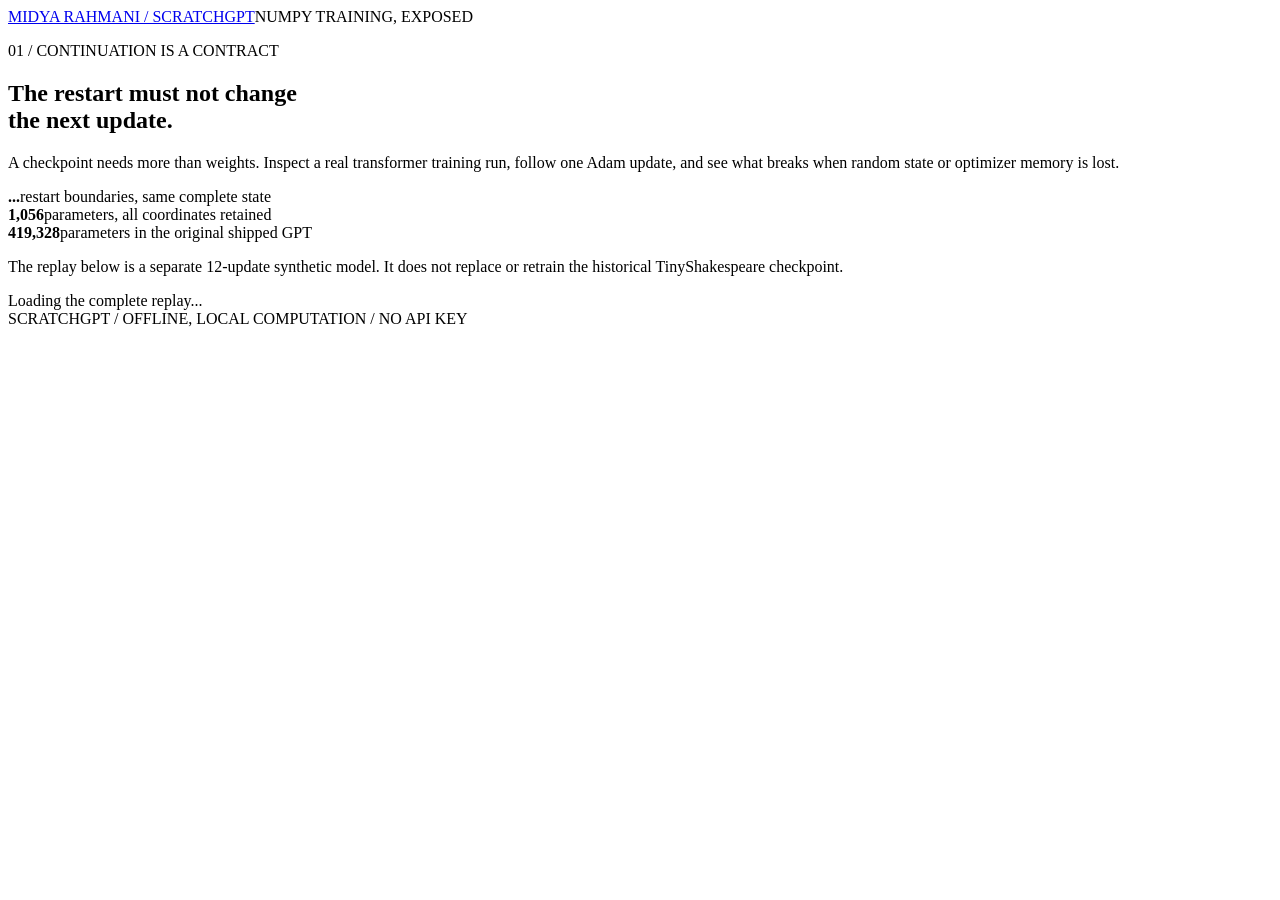
==== docs/index.html @ 046b84a4 "Add initial HTML structure for index page" ====
<!doctype html><html lang="en"><head><meta charset="utf-8"><meta name="viewport" content="width=device-width,initial-scale=1"><title>scratchgpt | The next update</title><link rel="stylesheet" href="style.css"><script defer src="engine.js"></script><script defer src="app.js"></script></head><body>
<header><a href="https://github.com/midya8/scratchgpt">MIDYA RAHMANI / SCRATCHGPT</a><span>NUMPY TRAINING, EXPOSED</span></header>
<main><section class="hero"><p class="eyebrow">01 / CONTINUATION IS A CONTRACT</p><h1>The restart must not change<br>the next update.</h1><p class="lead">A checkpoint needs more than weights. Inspect a real transformer training run, follow one Adam update, and see what breaks when random state or optimizer memory is lost.</p><div class="metrics"><div><strong id="exact">...</strong><span>restart boundaries, same complete state</span></div><div><strong>1,056</strong><span>parameters, all coordinates retained</span></div><div><strong>419,328</strong><span>parameters in the original shipped GPT</span></div></div><p class="note">The replay below is a separate 12-update synthetic model. It does not replace or retrain the historical TinyShakespeare checkpoint.</p></section>
<div id="loading" role="status">Loading the complete replay...</div><div id="workbench" hidden>
<section><p class="eyebrow">02 / STATE, NOT A SLOGAN</p><h2>Thirteen places to stop. One destination.</h2><p>Each run ends at update 12. The exact-resume arm saves and restores every parameter, both Adam buffers, the update clock, train/evaluation PCG64 states, data identity, options and runtime fingerprint. The same-environment Python audit compares the complete final state bit for bit.</p><div class="legend"><span>Exact: complete saved state</span><span>Legacy: train + evaluation RNG reset</span><span>Missing moments: only Adam m/v reset</span></div><label>Inspect a stop boundary<select id="boundary"></select></label><div id="boundary-summary" class="status"></div><div class="table-wrap"><table id="boundaries"><caption>All 13 boundaries. Deltas are maximum absolute final weight differences.</caption><thead><tr><th>Stop after update</th><th>Exact full state</th><th>Legacy RNG reset</th><th>Missing m/v</th><th>Eval-only history</th></tr></thead><tbody></tbody></table></div><p class="note">Stops at 0 and 12 are controls: no prior random stream is lost at 0; no future update remains at 12. Resetting evaluation RNG alone changes future scheduled validation samples, not training weights. These are small-run counterexamples, not a performance benchmark.</p><details><summary>What is actually checked?</summary><p id="check-summary"></p><p>JSON canonical metadata plus raw float32 parameter/moment bytes form the full-state digest. Cross-version regeneration uses numerical tolerances and ignores runtime-specific digests. Atomic replacement prevents a failed save from truncating the previous checkpoint, but is not a promise against every filesystem or power-loss failure.</p><p id="digest" class="mono"></p></details></section>
<section><p class="eyebrow">03 / ONE UPDATE, ALL COORDINATES</p><h2>Momentum is part of the model's history.</h2><div class="controls"><label>Update<select id="step"></select></label><label>Parameter<select id="parameter"></select></label><label>Coordinate<input id="coordinate" type="number" min="0" value="0" step="1"></label></div><div class="status" id="step-summary"></div><div class="columns"><div><h3>The recorded coordinate</h3><dl id="coordinate-values"></dl></div><div><h3>Change a scalar. Recompute the equation.</h3><p class="note">A one-coordinate hypothetical with the recorded gradient. No backward pass or retraining happens in this browser.</p><div class="controls scalar"><label>Gradient<input id="g" type="number" step="any"></label><label>Learning rate<input id="lr" type="number" step="any"></label><label>Beta 1<input id="b1" type="number" step="any" value="0.9"></label><label>Beta 2<input id="b2" type="number" step="any" value="0.999"></label><label>Epsilon<input id="eps" type="number" step="any" value="0.00000001"></label></div><div id="scalar-result" aria-live="polite"></div><p class="formula">m' = beta1 m + (1 - beta1) g<br>v' = beta2 v + (1 - beta2) g²<br>p' = p - lr [m'/(1 - beta1ᵗ)] / [sqrt(v'/(1 - beta2ᵗ)) + eps]</p></div></div><details><summary>Every coordinate of the selected parameter</summary><div class="pager"><button id="previous">Previous 32</button><span id="page-label"></span><button id="next">Next 32</button></div><div class="table-wrap"><table id="coordinates"><thead><tr><th>Index</th><th>p before</th><th>clipped g</th><th>m before</th><th>v before</th><th>p after</th><th>m after</th><th>v after</th></tr></thead><tbody></tbody></table></div></details><button id="download-update">Download complete update JSON</button></section>
<section><p class="eyebrow">04 / REAL WEIGHTS, LIVE FORWARD PASS</p><h2>Run the small GPT, without a model service.</h2><p>Scalar JavaScript rebuilds pre-layer normalization, both causal attention heads, residuals, GELU MLP and the language-model head from the selected update's full weights. This is independent inference, not stored logits. Float64 results are checked against native float32 within tolerance.</p><form id="inference-form"><div class="controls"><label>Your context (1-6 characters)<textarea id="prompt" maxlength="20" autocomplete="off" spellcheck="false" rows="2">red fo</textarea></label><label>Weights<select id="stage"><option value="after">After selected update</option><option value="before">Before selected update</option></select></label></div><p class="note">Synthetic vocabulary: <span id="vocabulary" class="mono"></span>. Newline can be selected from a recorded batch below.</p><div class="controls"><label>Recorded batch sequence<select id="batch"><option value="0">Sequence 1</option><option value="1">Sequence 2</option><option value="2">Sequence 3</option></select></label><button id="use-batch" type="button">Use recorded context</button><button type="submit">Recompute</button></div></form><p id="infer-error" class="error" role="alert"></p><div id="inference-output"><div id="inference-summary" class="status"></div><div class="table-wrap"><table id="logits"><caption>All vocabulary logits and probabilities at the last context position</caption><thead><tr><th>Character</th><th>Logit</th><th>Probability</th></tr></thead><tbody></tbody></table></div><details><summary>All positions, all logits</summary><div class="table-wrap"><table id="all-logits"><thead></thead><tbody></tbody></table></div></details><button id="download-inference">Download inference JSON</button></div></section>
<section class="bounds"><p class="eyebrow">05 / WHAT THIS DOES NOT ESTABLISH</p><h2>Exact continuation has a boundary.</h2><p>Same environment means the same NumPy build, Python version, machine/platform and recorded thread settings. Floating-point execution and random streams are not promised identical across machines, BLAS builds or versions. The loader refuses a mismatched fingerprint rather than silently calling it exact. A matching fingerprint is necessary, not proof that every runtime detail is identical.</p><p>A file's hash binds data identity; it does not make the text trustworthy or licensed. The checkpoint loader disables pickle, bounds archive size, validates all fields and shapes, and refuses legacy weight-only files for continuation. It does not authenticate an arbitrary checkpoint. The original committed Shakespeare inference checkpoint remains sampleable.</p><p>Training and gradient code are Python/NumPy. The browser only replays the Adam equation from recorded actual gradients and runs scalar forward inference. Edited scalar settings are local counterfactual arithmetic, not a newly trained trajectory. No GPU, training-speed, generalization or new-algorithm claim is made.</p><p><a href="https://github.com/midya8/scratchgpt/blob/master/CONTINUATION.md">Full contract, commands and limitations</a> · <a href="https://github.com/midya8/scratchgpt">Source and tests</a></p><details><summary>Prior work and source notes</summary><ul><li><a href="https://arxiv.org/abs/1412.6980">Kingma and Ba: Adam</a></li><li><a href="https://numpy.org/doc/stable/reference/random/compatibility.html">NumPy random compatibility policy</a></li><li><a href="https://numpy.org/doc/stable/reference/random/bit_generators/generated/numpy.random.PCG64.state.html">NumPy PCG64 state</a></li><li><a href="https://numpy.org/doc/stable/reference/generated/numpy.load.html">NumPy loading and pickle boundary</a></li><li><a href="https://pytorch.org/tutorials/beginner/saving_loading_models.html">Checkpoint components, PyTorch tutorial</a> (concept only; PyTorch is not used)</li><li><a href="https://docs.python.org/3/library/os.html">Python os.replace</a></li><li><a href="https://arxiv.org/abs/1706.03762">Transformer architecture</a></li></ul><p>Original implementation and this educational continuation/replay by Midya Rahmani. Adam, transformers and RNG checkpointing are prior work.</p></details></section>
</div></main><footer>SCRATCHGPT / OFFLINE, LOCAL COMPUTATION / NO API KEY</footer></body></html>
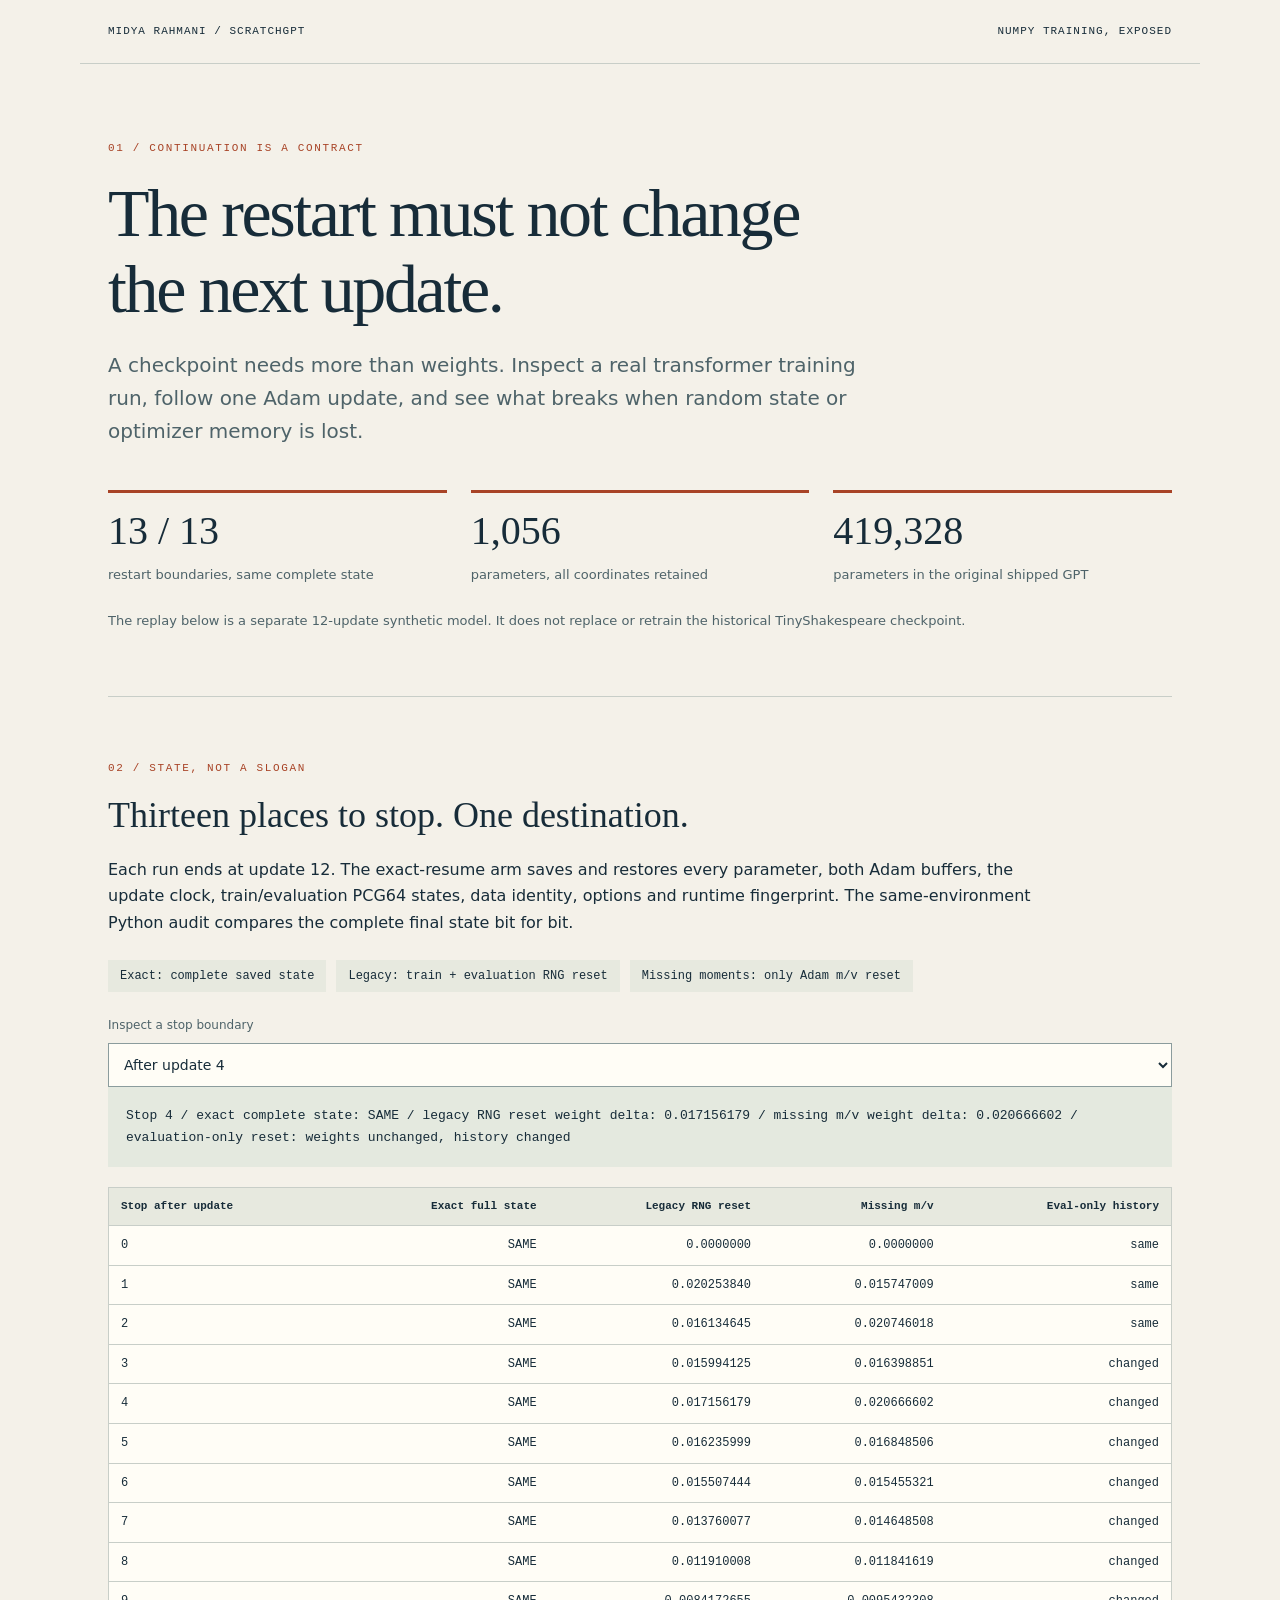
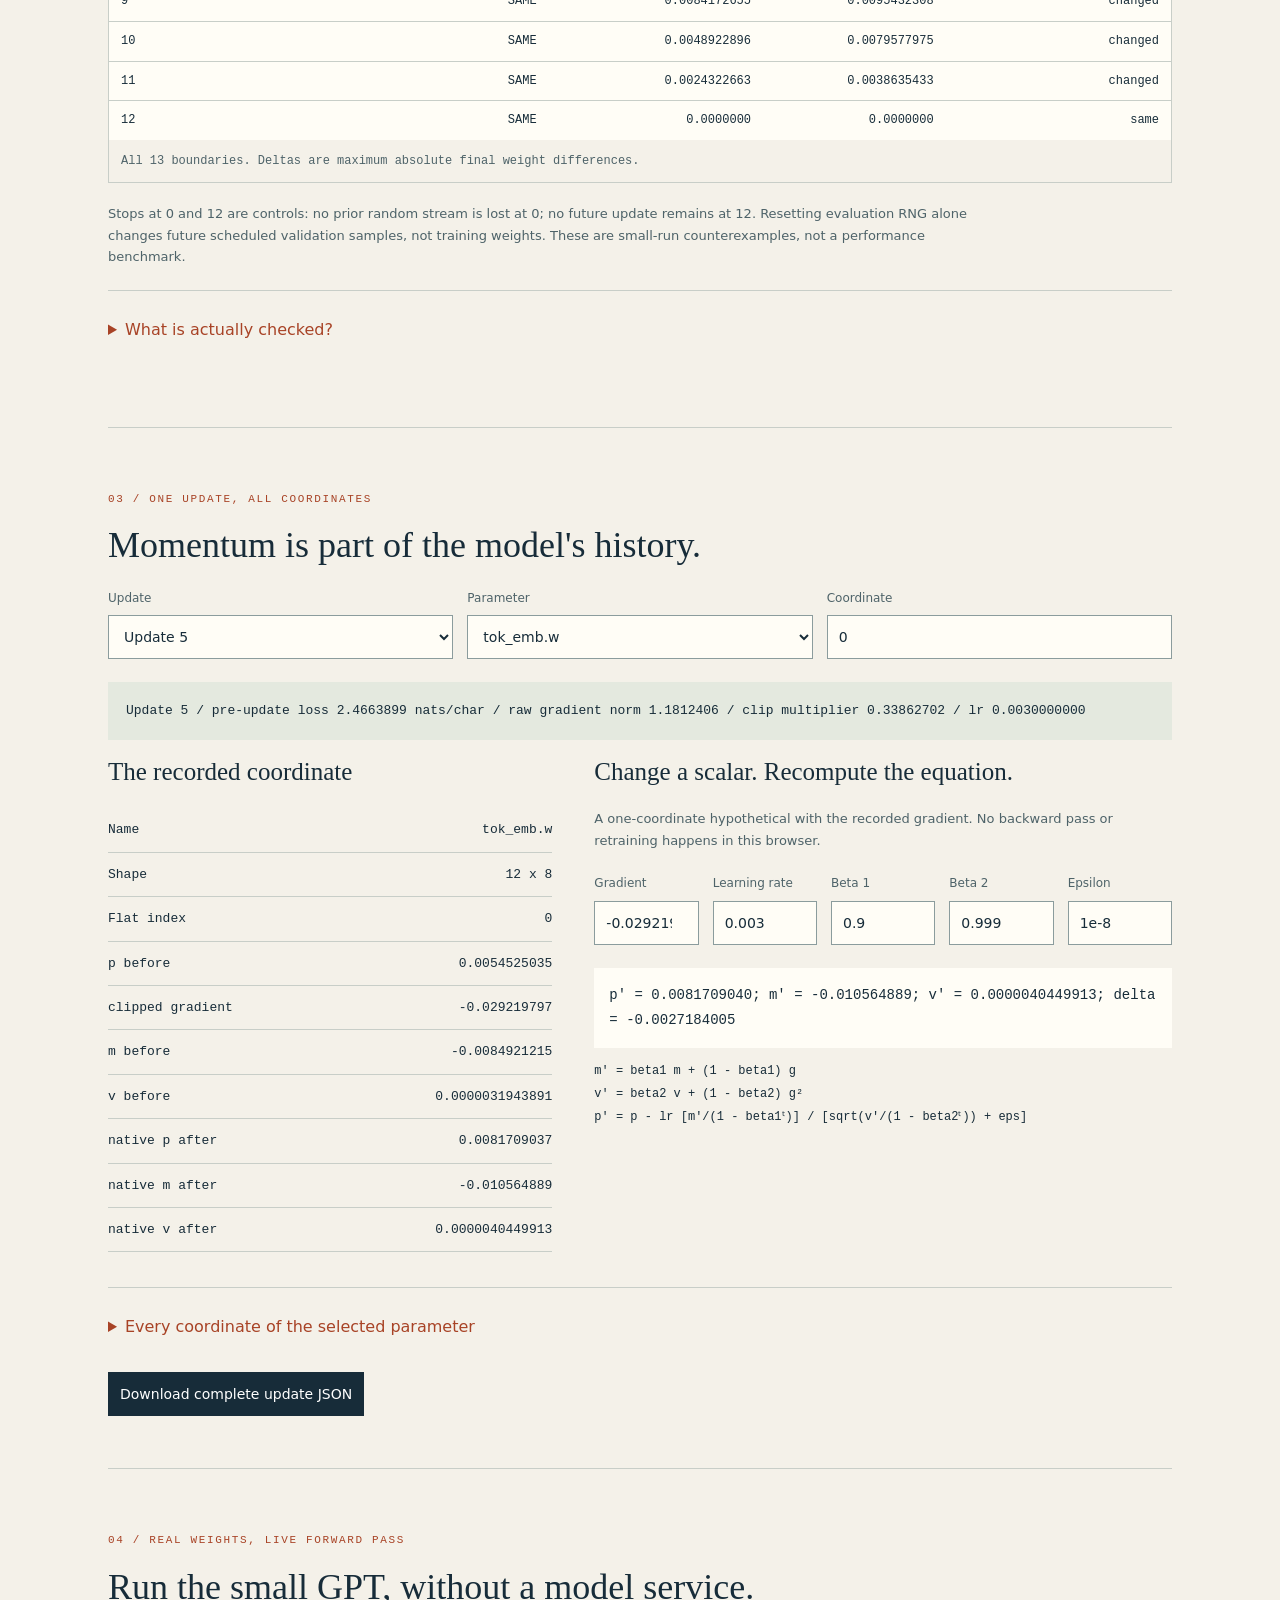
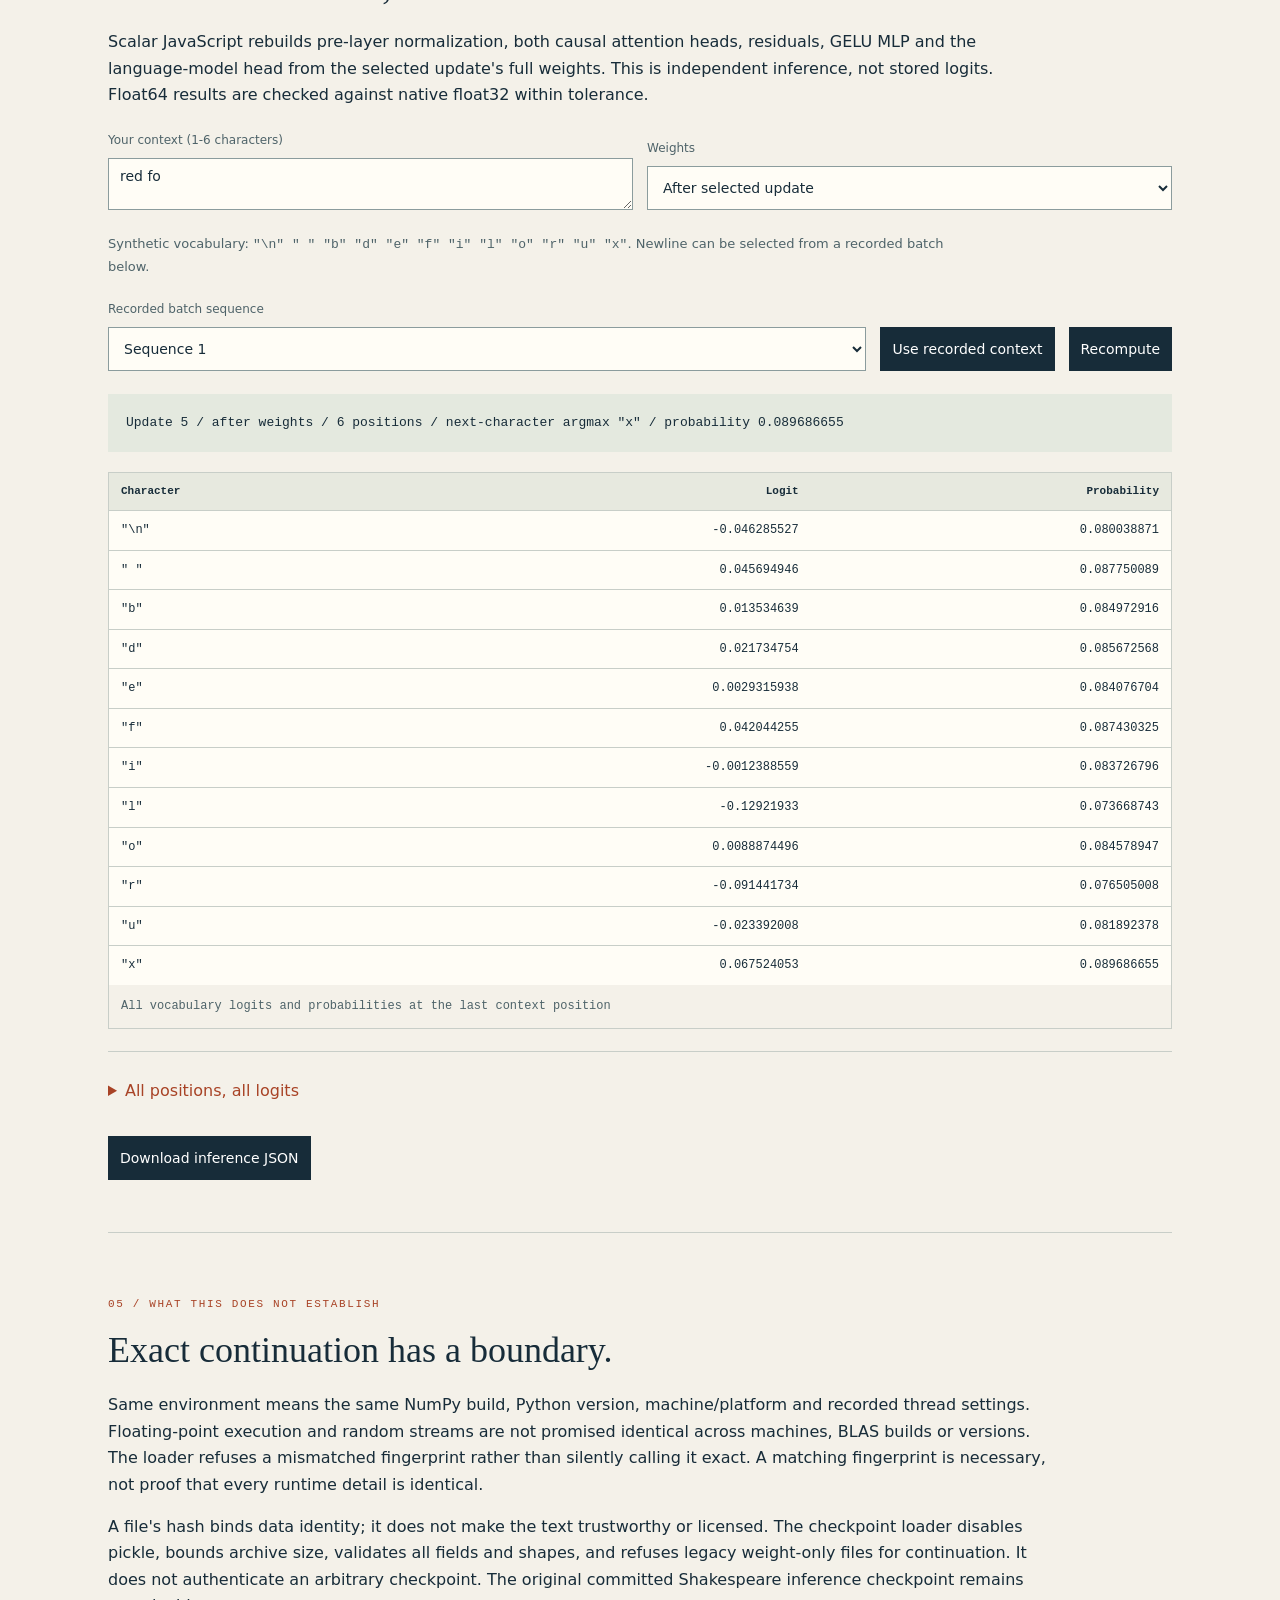
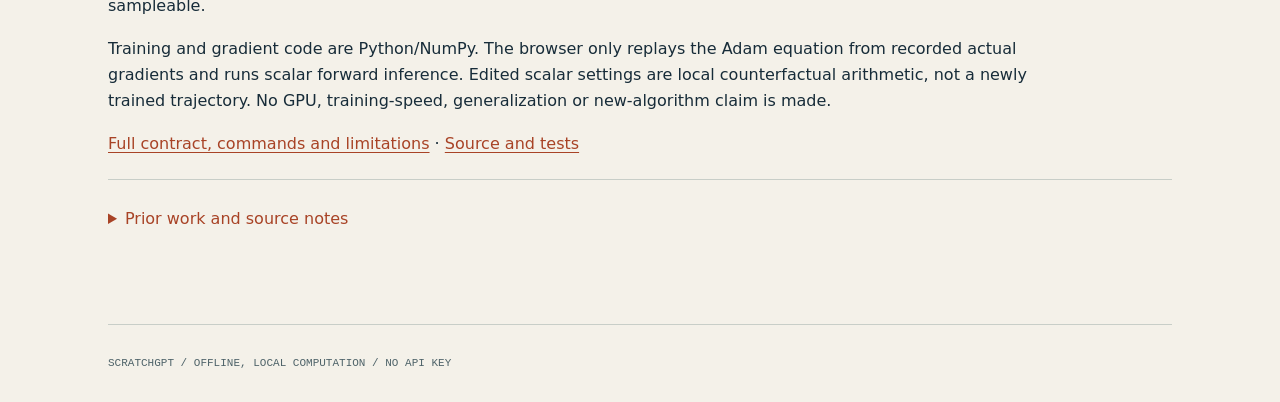
==== commit 83ce3940: "Fix HTML structure by removing duplicate main section" ====
--- a/docs/index.html
+++ b/docs/index.html
@@ -1,6 +1,6 @@
 <!doctype html><html lang="en"><head><meta charset="utf-8"><meta name="viewport" content="width=device-width,initial-scale=1"><title>scratchgpt | The next update</title><link rel="stylesheet" href="style.css"><script defer src="engine.js"></script><script defer src="app.js"></script></head><body>
 <header><a href="https://github.com/midya8/scratchgpt">MIDYA RAHMANI / SCRATCHGPT</a><span>NUMPY TRAINING, EXPOSED</span></header>
-<main><section class="hero"><p class="eyebrow">01 / CONTINUATION IS A CONTRACT</p><h1>The restart must not change<br>the next update.</h1><p class="lead">A checkpoint needs more than weights. Inspect a real transformer training run, follow one Adam update, and see what breaks when random state or optimizer memory is lost.</p><div class="metrics"><div><strong id="exact">...</strong><span>restart boundaries, same complete state</span></div><div><strong>1,056</strong><span>parameters, all coordinates retained</span></div><div><strong>419,328</strong><span>parameters in the original shipped GPT</span></div></div><p class="note">The replay below is a separate 12-update synthetic model. It does not replace or retrain the historical TinyShakespeare checkpoint.</p></section>
+<main><section class="hero"><p class="eyebrow">01 / CONTINUATION IS A CONTRACT</p><h1>The restart must not change <br>the next update.</h1><p class="lead">A checkpoint needs more than weights. Inspect a real transformer training run, follow one Adam update, and see what breaks when random state or optimizer memory is lost.</p><div class="metrics"><div><strong id="exact">...</strong><span>restart boundaries, same complete state</span></div><div><strong>1,056</strong><span>parameters, all coordinates retained</span></div><div><strong>419,328</strong><span>parameters in the original shipped GPT</span></div></div><p class="note">The replay below is a separate 12-update synthetic model. It does not replace or retrain the historical TinyShakespeare checkpoint.</p></section>
 <div id="loading" role="status">Loading the complete replay...</div><div id="workbench" hidden>
 <section><p class="eyebrow">02 / STATE, NOT A SLOGAN</p><h2>Thirteen places to stop. One destination.</h2><p>Each run ends at update 12. The exact-resume arm saves and restores every parameter, both Adam buffers, the update clock, train/evaluation PCG64 states, data identity, options and runtime fingerprint. The same-environment Python audit compares the complete final state bit for bit.</p><div class="legend"><span>Exact: complete saved state</span><span>Legacy: train + evaluation RNG reset</span><span>Missing moments: only Adam m/v reset</span></div><label>Inspect a stop boundary<select id="boundary"></select></label><div id="boundary-summary" class="status"></div><div class="table-wrap"><table id="boundaries"><caption>All 13 boundaries. Deltas are maximum absolute final weight differences.</caption><thead><tr><th>Stop after update</th><th>Exact full state</th><th>Legacy RNG reset</th><th>Missing m/v</th><th>Eval-only history</th></tr></thead><tbody></tbody></table></div><p class="note">Stops at 0 and 12 are controls: no prior random stream is lost at 0; no future update remains at 12. Resetting evaluation RNG alone changes future scheduled validation samples, not training weights. These are small-run counterexamples, not a performance benchmark.</p><details><summary>What is actually checked?</summary><p id="check-summary"></p><p>JSON canonical metadata plus raw float32 parameter/moment bytes form the full-state digest. Cross-version regeneration uses numerical tolerances and ignores runtime-specific digests. Atomic replacement prevents a failed save from truncating the previous checkpoint, but is not a promise against every filesystem or power-loss failure.</p><p id="digest" class="mono"></p></details></section>
 <section><p class="eyebrow">03 / ONE UPDATE, ALL COORDINATES</p><h2>Momentum is part of the model's history.</h2><div class="controls"><label>Update<select id="step"></select></label><label>Parameter<select id="parameter"></select></label><label>Coordinate<input id="coordinate" type="number" min="0" value="0" step="1"></label></div><div class="status" id="step-summary"></div><div class="columns"><div><h3>The recorded coordinate</h3><dl id="coordinate-values"></dl></div><div><h3>Change a scalar. Recompute the equation.</h3><p class="note">A one-coordinate hypothetical with the recorded gradient. No backward pass or retraining happens in this browser.</p><div class="controls scalar"><label>Gradient<input id="g" type="number" step="any"></label><label>Learning rate<input id="lr" type="number" step="any"></label><label>Beta 1<input id="b1" type="number" step="any" value="0.9"></label><label>Beta 2<input id="b2" type="number" step="any" value="0.999"></label><label>Epsilon<input id="eps" type="number" step="any" value="0.00000001"></label></div><div id="scalar-result" aria-live="polite"></div><p class="formula">m' = beta1 m + (1 - beta1) g<br>v' = beta2 v + (1 - beta2) g²<br>p' = p - lr [m'/(1 - beta1ᵗ)] / [sqrt(v'/(1 - beta2ᵗ)) + eps]</p></div></div><details><summary>Every coordinate of the selected parameter</summary><div class="pager"><button id="previous">Previous 32</button><span id="page-label"></span><button id="next">Next 32</button></div><div class="table-wrap"><table id="coordinates"><thead><tr><th>Index</th><th>p before</th><th>clipped g</th><th>m before</th><th>v before</th><th>p after</th><th>m after</th><th>v after</th></tr></thead><tbody></tbody></table></div></details><button id="download-update">Download complete update JSON</button></section>
--- a/docs/style.css
+++ b/docs/style.css
@@ -0,0 +1 @@
+:root{--paper:#f4f1e9;--ink:#172c39;--rust:#a84326;--line:#c8cec8;--muted:#4e6369;--white:#fffdf6}*{box-sizing:border-box}body{margin:0;background:var(--paper);color:var(--ink);font:16px/1.65 system-ui,sans-serif}header,main,footer{max-width:1120px;margin:auto}header{padding:24px 28px;display:flex;justify-content:space-between;gap:12px;border-bottom:1px solid var(--line);font:11px/1.4 monospace;letter-spacing:.09em}a{color:var(--rust);text-underline-offset:3px}header a{text-decoration:none;color:var(--ink)}main{padding:0 28px}section{padding:52px 0;border-bottom:1px solid var(--line)}.hero{padding-top:65px}.eyebrow{font:11px/1.5 monospace;letter-spacing:.15em;color:var(--rust)}h1,h2,h3{font-family:Georgia,serif;font-weight:400;line-height:1.12;margin:18px 0 22px}h1{font-size:clamp(39px,5.8vw,68px);max-width:970px;letter-spacing:-.035em}h2{font-size:36px;max-width:850px}h3{font-size:25px}.lead{font-size:20px;max-width:790px;color:var(--muted)}.metrics{display:grid;grid-template-columns:repeat(3,1fr);gap:24px;margin:42px 0 24px}.metrics div{border-top:3px solid var(--rust);padding-top:14px}.metrics strong{display:block;font:40px/1.2 Georgia,serif}.metrics span{display:block;font-size:13px;color:var(--muted);margin-top:9px}.note{font-size:13px;color:var(--muted);max-width:860px}p{max-width:940px}.legend{display:flex;flex-wrap:wrap;gap:10px;margin:24px 0}.legend span{padding:7px 12px;background:#e7e9df;font:12px/1.5 monospace}.table-wrap{overflow-x:auto;max-width:100%;margin:20px 0;border:1px solid var(--line)}table{border-collapse:collapse;width:100%;font:12px/1.55 monospace;text-align:right;background:var(--white)}th,td{padding:10px 12px;border-bottom:1px solid var(--line);white-space:nowrap}th{background:#e7e9df;color:var(--ink);font-size:11px}th:first-child,td:first-child{text-align:left}caption{text-align:left;caption-side:bottom;padding:12px;color:var(--muted);white-space:normal}tr:last-child td{border:0}details{margin:22px 0;border-top:1px solid var(--line);padding-top:18px}summary{min-height:44px;padding:8px 0;cursor:pointer;color:var(--rust)}.mono{font-family:monospace;overflow-wrap:anywhere}.controls{display:flex;flex-wrap:wrap;align-items:end;gap:14px;margin:23px 0}label{display:flex;flex-direction:column;gap:7px;font-size:12px;color:var(--muted);min-width:130px;max-width:100%;flex:1}input,select,textarea,button{font:14px system-ui;min-height:44px;border:1px solid #8b9c9d;border-radius:0;padding:9px 11px;background:var(--white);color:var(--ink);max-width:100%}input,select,textarea{width:100%}textarea{resize:vertical}button{cursor:pointer;background:var(--ink);color:white;border-color:var(--ink)}button:disabled{opacity:.4;cursor:default}button:hover:enabled{background:var(--rust)}:focus-visible{outline:3px solid var(--rust);outline-offset:3px}.status{padding:18px;background:#e4e9df;font:13px/1.7 monospace;overflow-wrap:anywhere}.columns{display:grid;grid-template-columns:1fr 1.3fr;gap:42px}.scalar label{min-width:100px}.formula{font:12px/1.9 monospace;overflow-wrap:anywhere}dl{display:grid;grid-template-columns:1fr 1.3fr;font:13px/1.8 monospace}dt,dd{margin:0;padding:10px 0;border-bottom:1px solid var(--line);overflow-wrap:anywhere}dd{text-align:right}.error{color:#a22222;font-size:14px}.pager{display:flex;flex-wrap:wrap;gap:15px;align-items:center;margin-top:20px}.pager span{font:12px monospace}.bounds{padding-bottom:60px}footer{padding:30px 28px;color:var(--muted);font:11px/1.6 monospace}#scalar-result{font:14px/1.8 monospace;padding:15px;background:var(--white);overflow-wrap:anywhere}[hidden]{display:none!important}@media(max-width:650px){header{padding:20px;display:block}header span{display:block;margin-top:8px}main{padding:0 20px}.hero{padding-top:35px}section{padding:35px 0}h1{font-size:39px}h1 br{display:none}h2{font-size:30px}.lead{font-size:18px}.metrics{grid-template-columns:1fr;gap:18px;margin-top:28px}.metrics div{display:grid;grid-template-columns:110px 1fr;gap:15px}.metrics strong{font-size:31px}.metrics span{margin-top:0}.columns{grid-template-columns:1fr;gap:8px}.controls{gap:12px}label{min-width:120px}.controls button{width:100%}th,td{padding:9px}.legend{display:block}.legend span{display:block;margin:6px 0}footer{padding:25px 20px}}
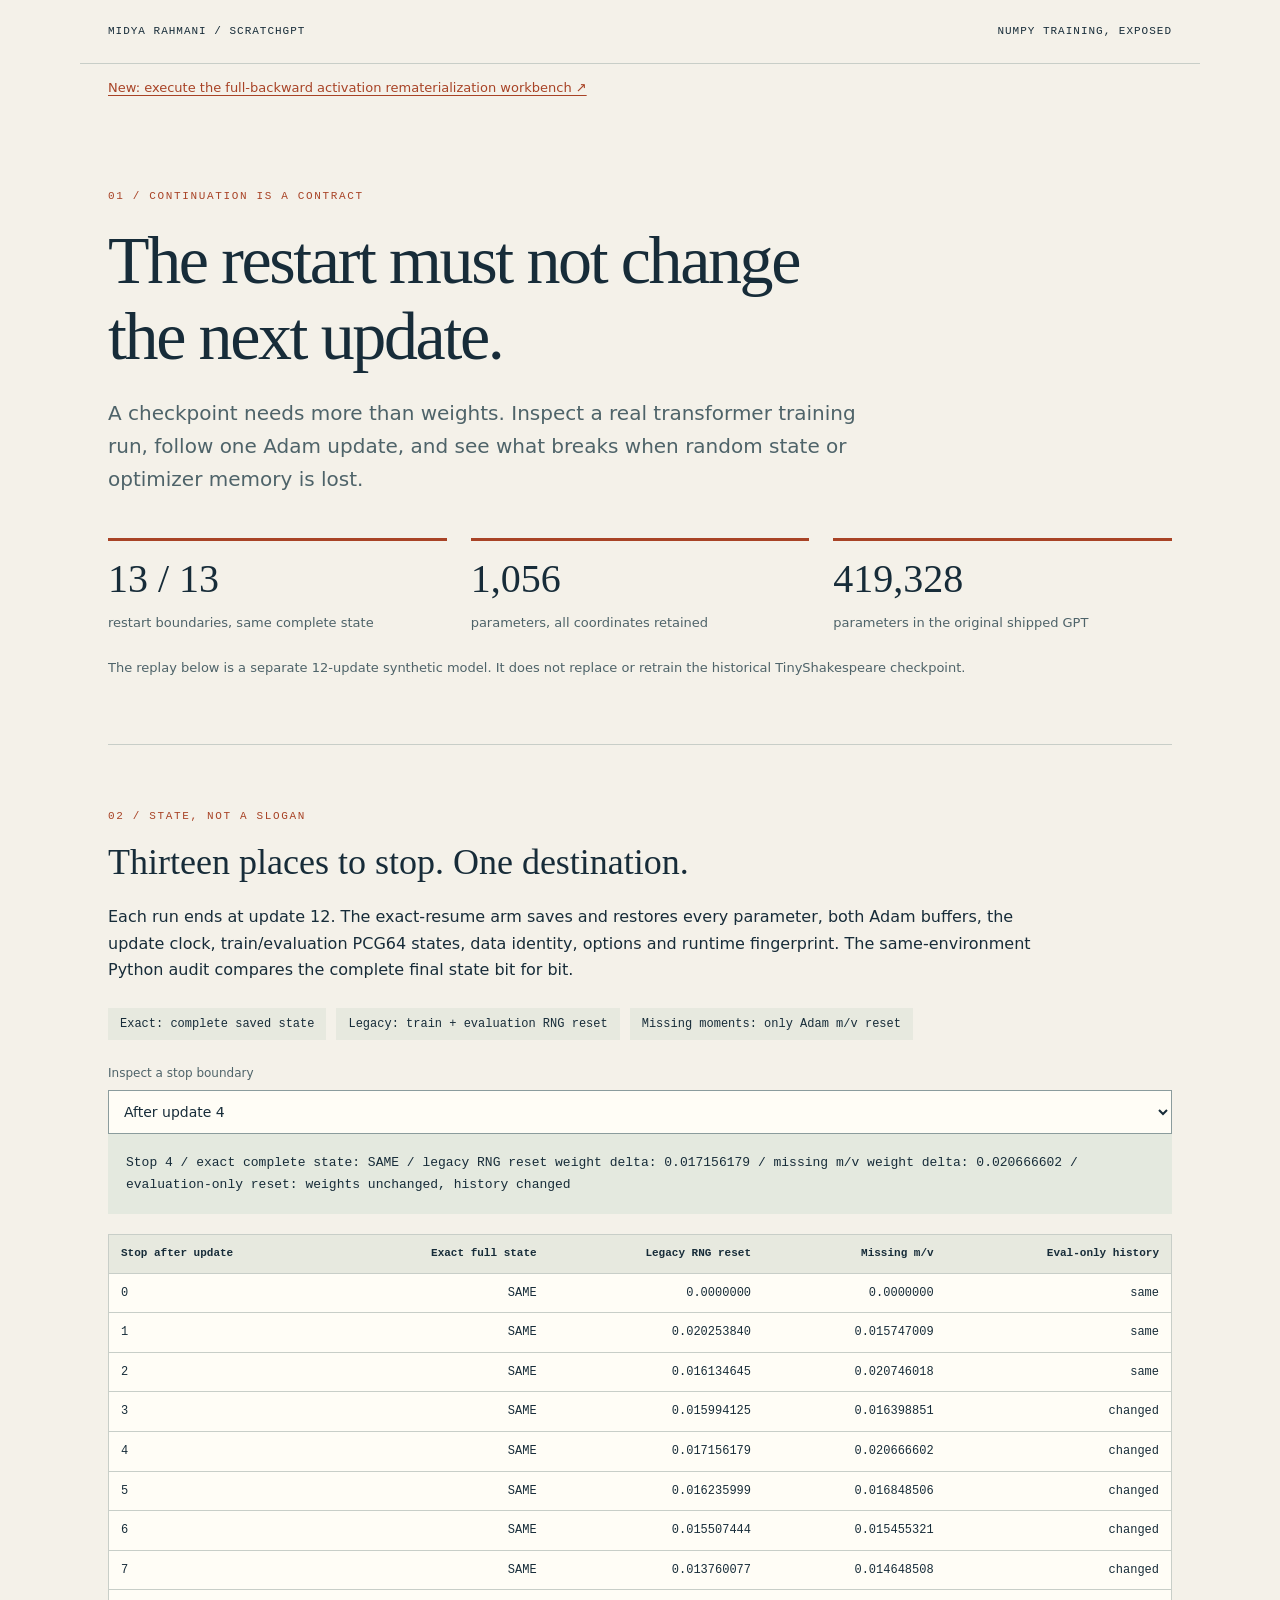
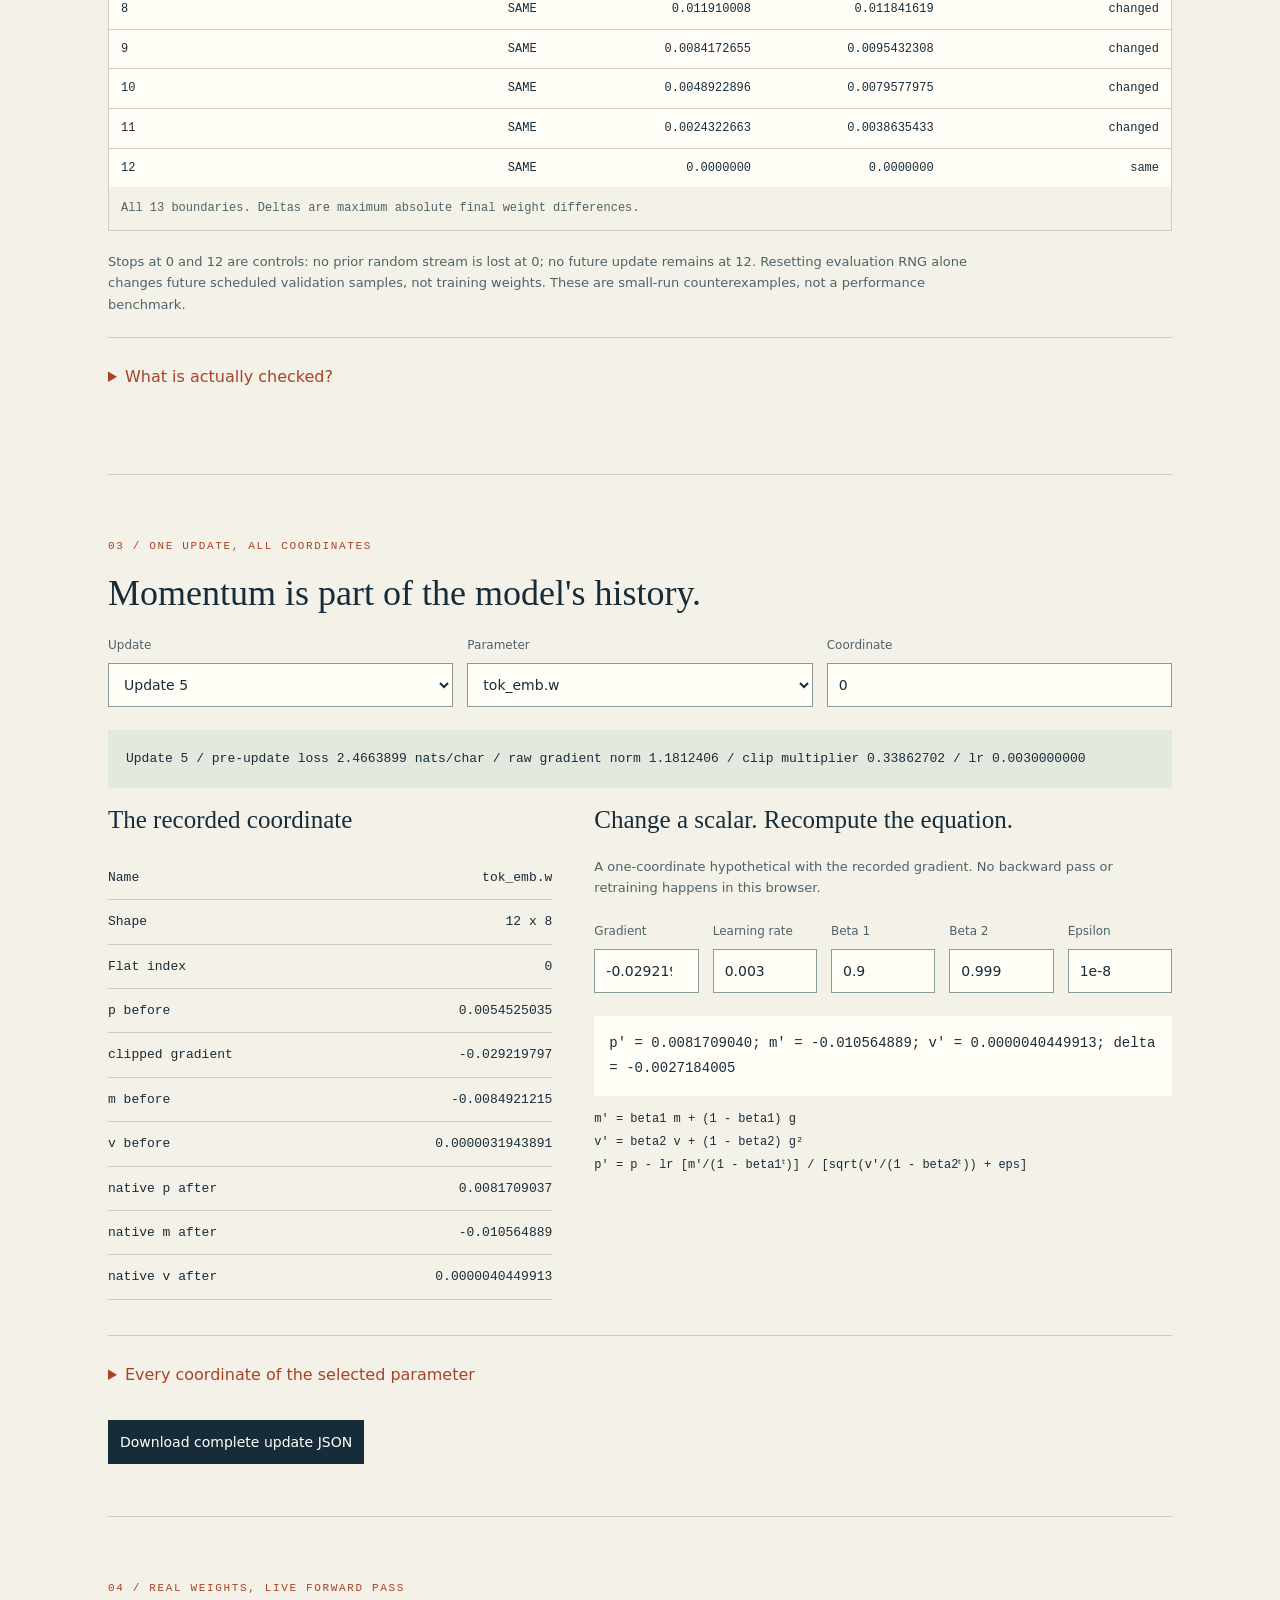
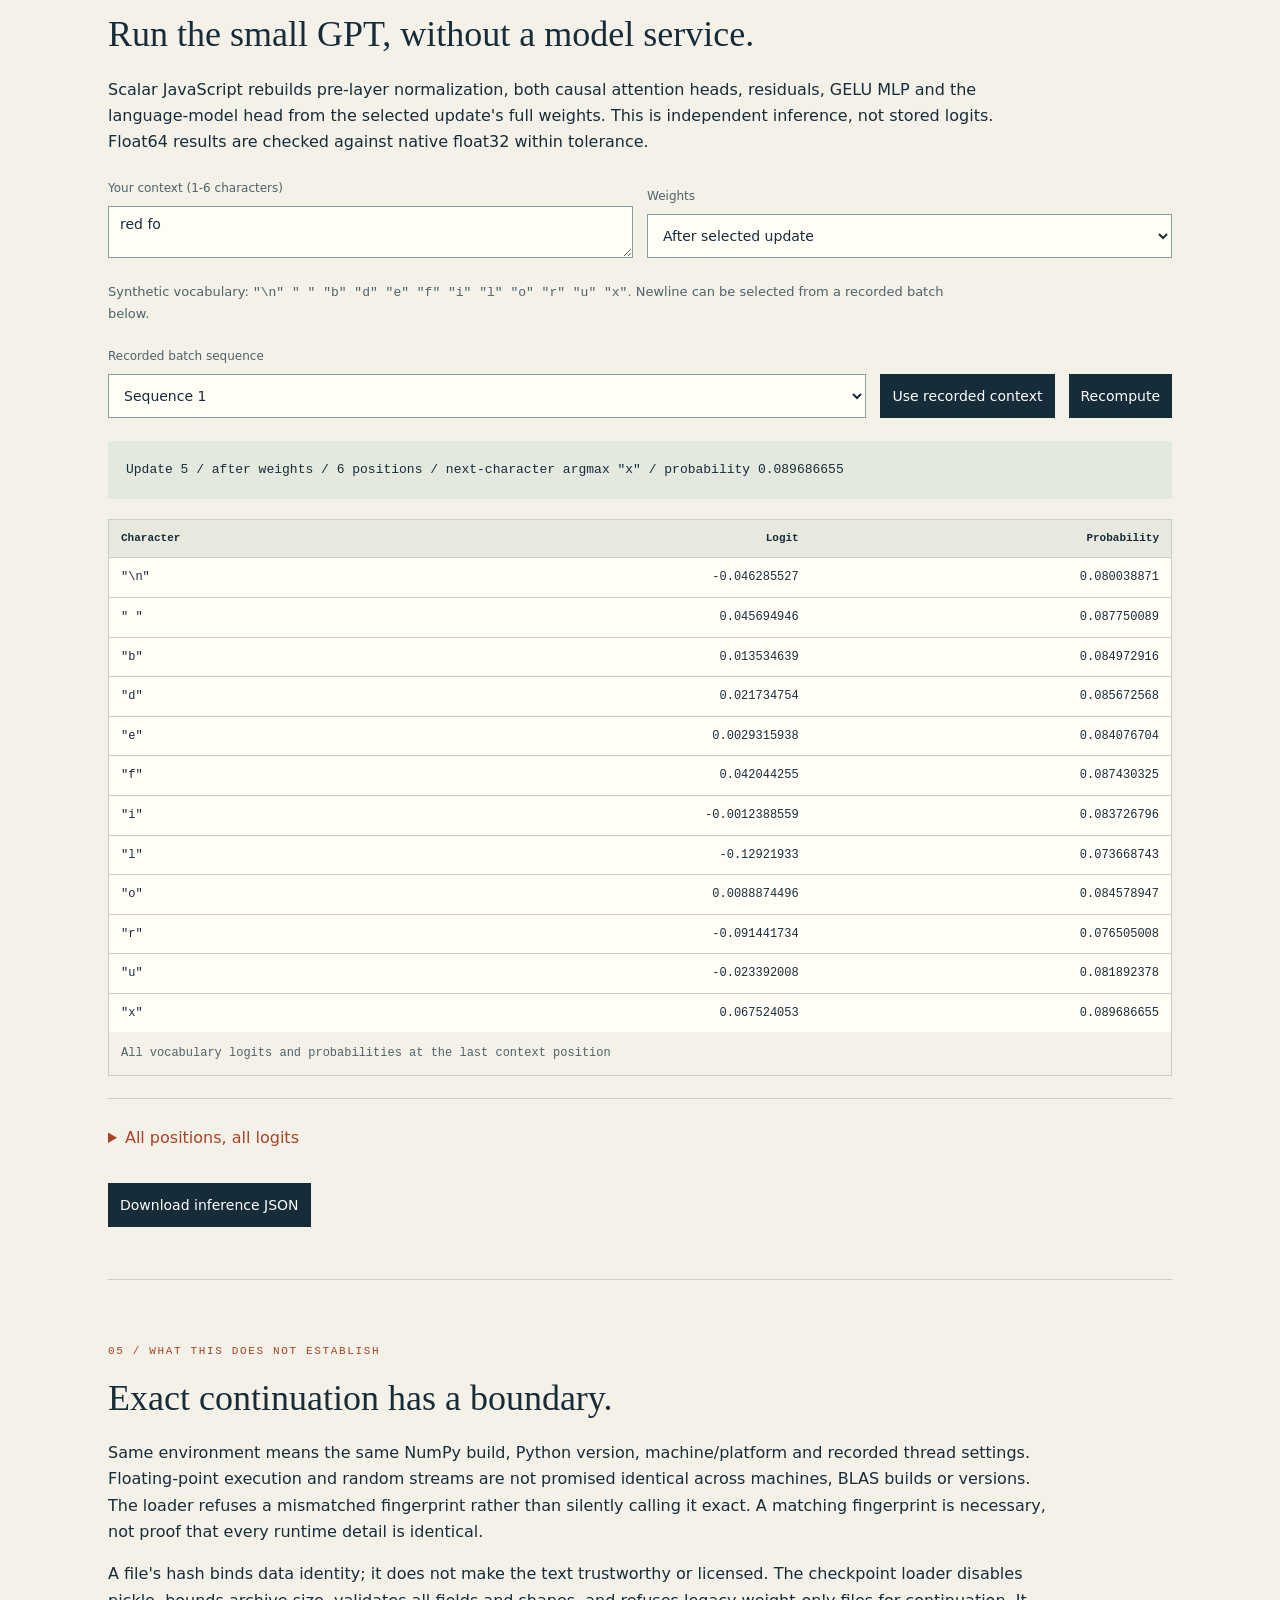
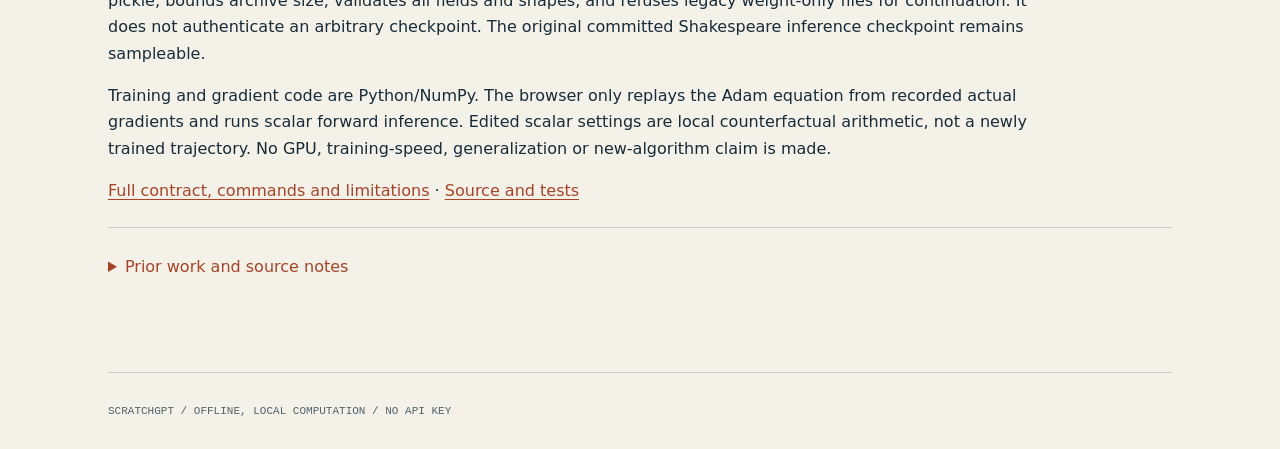
==== commit 26cf1cf6: "ScratchGPT: integrate activation rematerialization docs/index.html" ====
--- a/docs/index.html
+++ b/docs/index.html
@@ -1,6 +1,6 @@
 <!doctype html><html lang="en"><head><meta charset="utf-8"><meta name="viewport" content="width=device-width,initial-scale=1"><title>scratchgpt | The next update</title><link rel="stylesheet" href="style.css"><script defer src="engine.js"></script><script defer src="app.js"></script></head><body>
 <header><a href="https://github.com/midya8/scratchgpt">MIDYA RAHMANI / SCRATCHGPT</a><span>NUMPY TRAINING, EXPOSED</span></header>
-<main><section class="hero"><p class="eyebrow">01 / CONTINUATION IS A CONTRACT</p><h1>The restart must not change <br>the next update.</h1><p class="lead">A checkpoint needs more than weights. Inspect a real transformer training run, follow one Adam update, and see what breaks when random state or optimizer memory is lost.</p><div class="metrics"><div><strong id="exact">...</strong><span>restart boundaries, same complete state</span></div><div><strong>1,056</strong><span>parameters, all coordinates retained</span></div><div><strong>419,328</strong><span>parameters in the original shipped GPT</span></div></div><p class="note">The replay below is a separate 12-update synthetic model. It does not replace or retrain the historical TinyShakespeare checkpoint.</p></section>
+<main><p class="note"><a href="remat.html">New: execute the full-backward activation rematerialization workbench ↗</a></p><section class="hero"><p class="eyebrow">01 / CONTINUATION IS A CONTRACT</p><h1>The restart must not change <br>the next update.</h1><p class="lead">A checkpoint needs more than weights. Inspect a real transformer training run, follow one Adam update, and see what breaks when random state or optimizer memory is lost.</p><div class="metrics"><div><strong id="exact">...</strong><span>restart boundaries, same complete state</span></div><div><strong>1,056</strong><span>parameters, all coordinates retained</span></div><div><strong>419,328</strong><span>parameters in the original shipped GPT</span></div></div><p class="note">The replay below is a separate 12-update synthetic model. It does not replace or retrain the historical TinyShakespeare checkpoint.</p></section>
 <div id="loading" role="status">Loading the complete replay...</div><div id="workbench" hidden>
 <section><p class="eyebrow">02 / STATE, NOT A SLOGAN</p><h2>Thirteen places to stop. One destination.</h2><p>Each run ends at update 12. The exact-resume arm saves and restores every parameter, both Adam buffers, the update clock, train/evaluation PCG64 states, data identity, options and runtime fingerprint. The same-environment Python audit compares the complete final state bit for bit.</p><div class="legend"><span>Exact: complete saved state</span><span>Legacy: train + evaluation RNG reset</span><span>Missing moments: only Adam m/v reset</span></div><label>Inspect a stop boundary<select id="boundary"></select></label><div id="boundary-summary" class="status"></div><div class="table-wrap"><table id="boundaries"><caption>All 13 boundaries. Deltas are maximum absolute final weight differences.</caption><thead><tr><th>Stop after update</th><th>Exact full state</th><th>Legacy RNG reset</th><th>Missing m/v</th><th>Eval-only history</th></tr></thead><tbody></tbody></table></div><p class="note">Stops at 0 and 12 are controls: no prior random stream is lost at 0; no future update remains at 12. Resetting evaluation RNG alone changes future scheduled validation samples, not training weights. These are small-run counterexamples, not a performance benchmark.</p><details><summary>What is actually checked?</summary><p id="check-summary"></p><p>JSON canonical metadata plus raw float32 parameter/moment bytes form the full-state digest. Cross-version regeneration uses numerical tolerances and ignores runtime-specific digests. Atomic replacement prevents a failed save from truncating the previous checkpoint, but is not a promise against every filesystem or power-loss failure.</p><p id="digest" class="mono"></p></details></section>
 <section><p class="eyebrow">03 / ONE UPDATE, ALL COORDINATES</p><h2>Momentum is part of the model's history.</h2><div class="controls"><label>Update<select id="step"></select></label><label>Parameter<select id="parameter"></select></label><label>Coordinate<input id="coordinate" type="number" min="0" value="0" step="1"></label></div><div class="status" id="step-summary"></div><div class="columns"><div><h3>The recorded coordinate</h3><dl id="coordinate-values"></dl></div><div><h3>Change a scalar. Recompute the equation.</h3><p class="note">A one-coordinate hypothetical with the recorded gradient. No backward pass or retraining happens in this browser.</p><div class="controls scalar"><label>Gradient<input id="g" type="number" step="any"></label><label>Learning rate<input id="lr" type="number" step="any"></label><label>Beta 1<input id="b1" type="number" step="any" value="0.9"></label><label>Beta 2<input id="b2" type="number" step="any" value="0.999"></label><label>Epsilon<input id="eps" type="number" step="any" value="0.00000001"></label></div><div id="scalar-result" aria-live="polite"></div><p class="formula">m' = beta1 m + (1 - beta1) g<br>v' = beta2 v + (1 - beta2) g²<br>p' = p - lr [m'/(1 - beta1ᵗ)] / [sqrt(v'/(1 - beta2ᵗ)) + eps]</p></div></div><details><summary>Every coordinate of the selected parameter</summary><div class="pager"><button id="previous">Previous 32</button><span id="page-label"></span><button id="next">Next 32</button></div><div class="table-wrap"><table id="coordinates"><thead><tr><th>Index</th><th>p before</th><th>clipped g</th><th>m before</th><th>v before</th><th>p after</th><th>m after</th><th>v after</th></tr></thead><tbody></tbody></table></div></details><button id="download-update">Download complete update JSON</button></section>
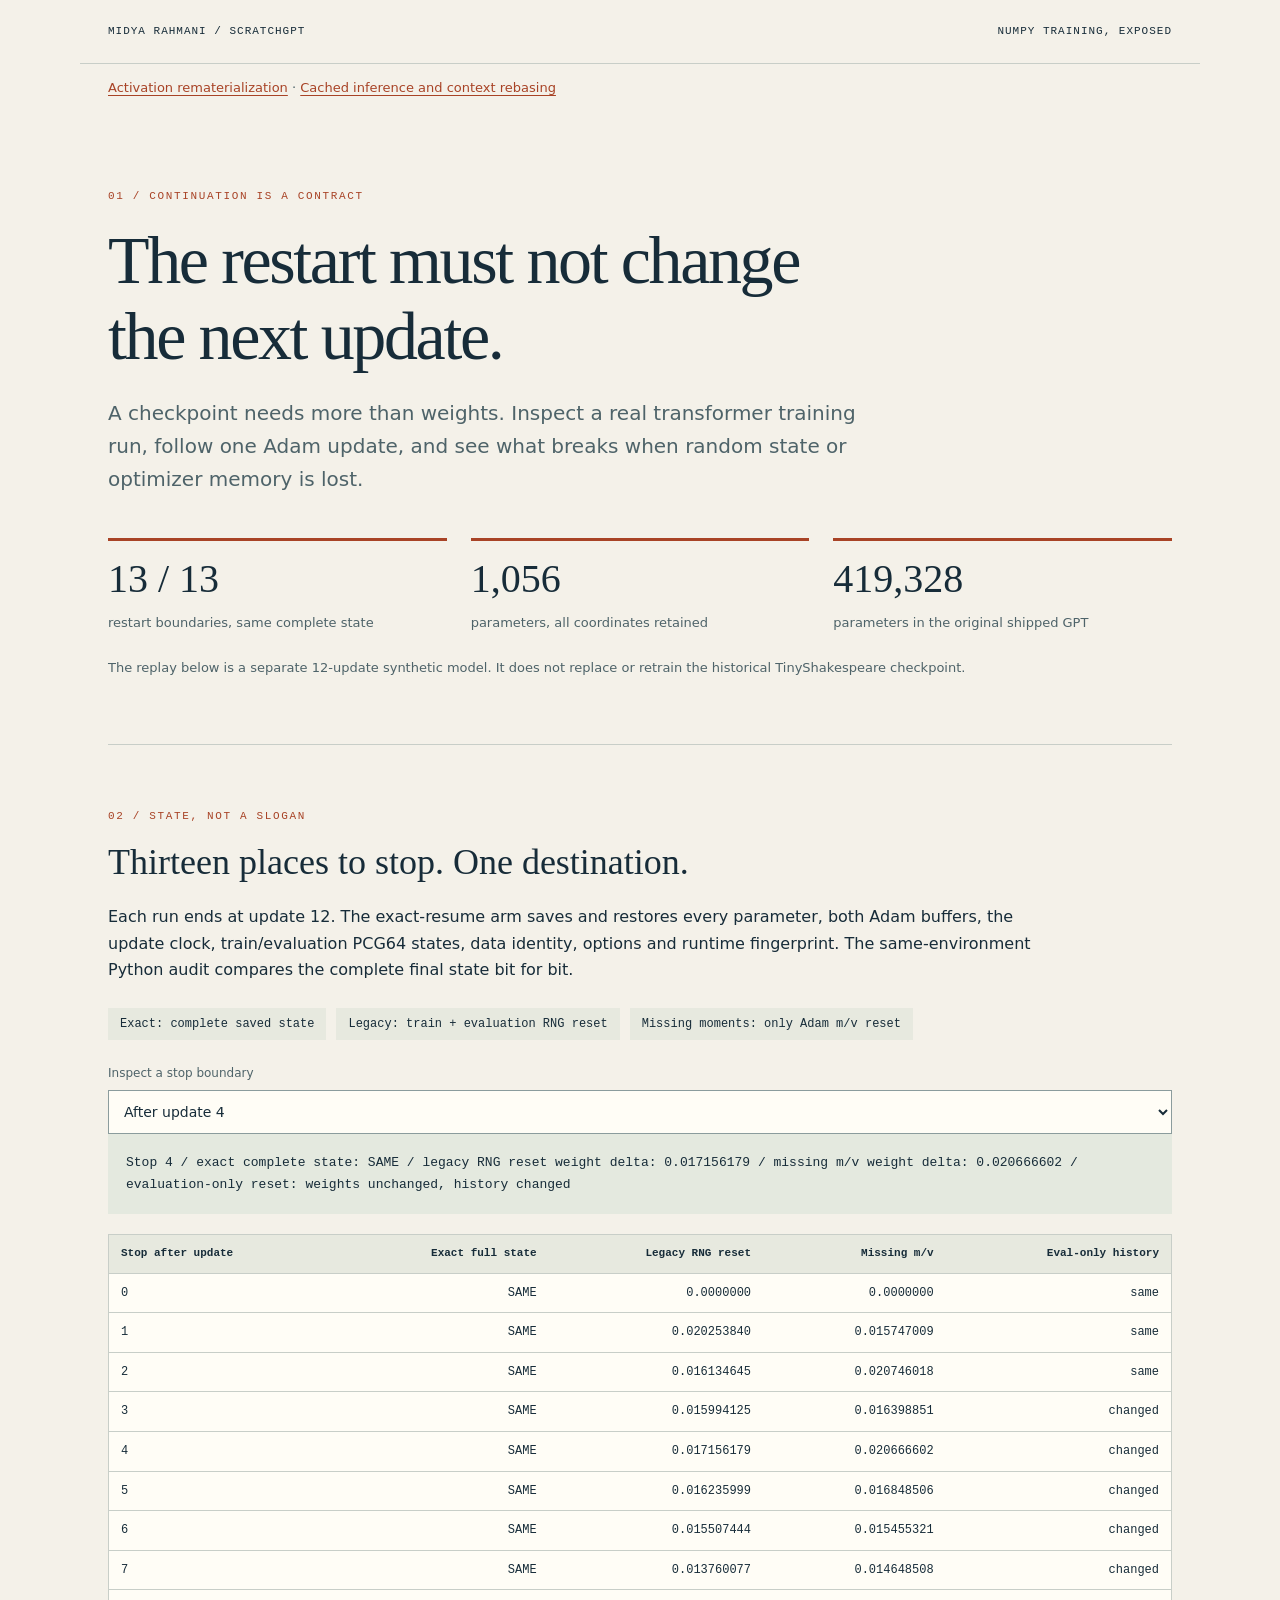
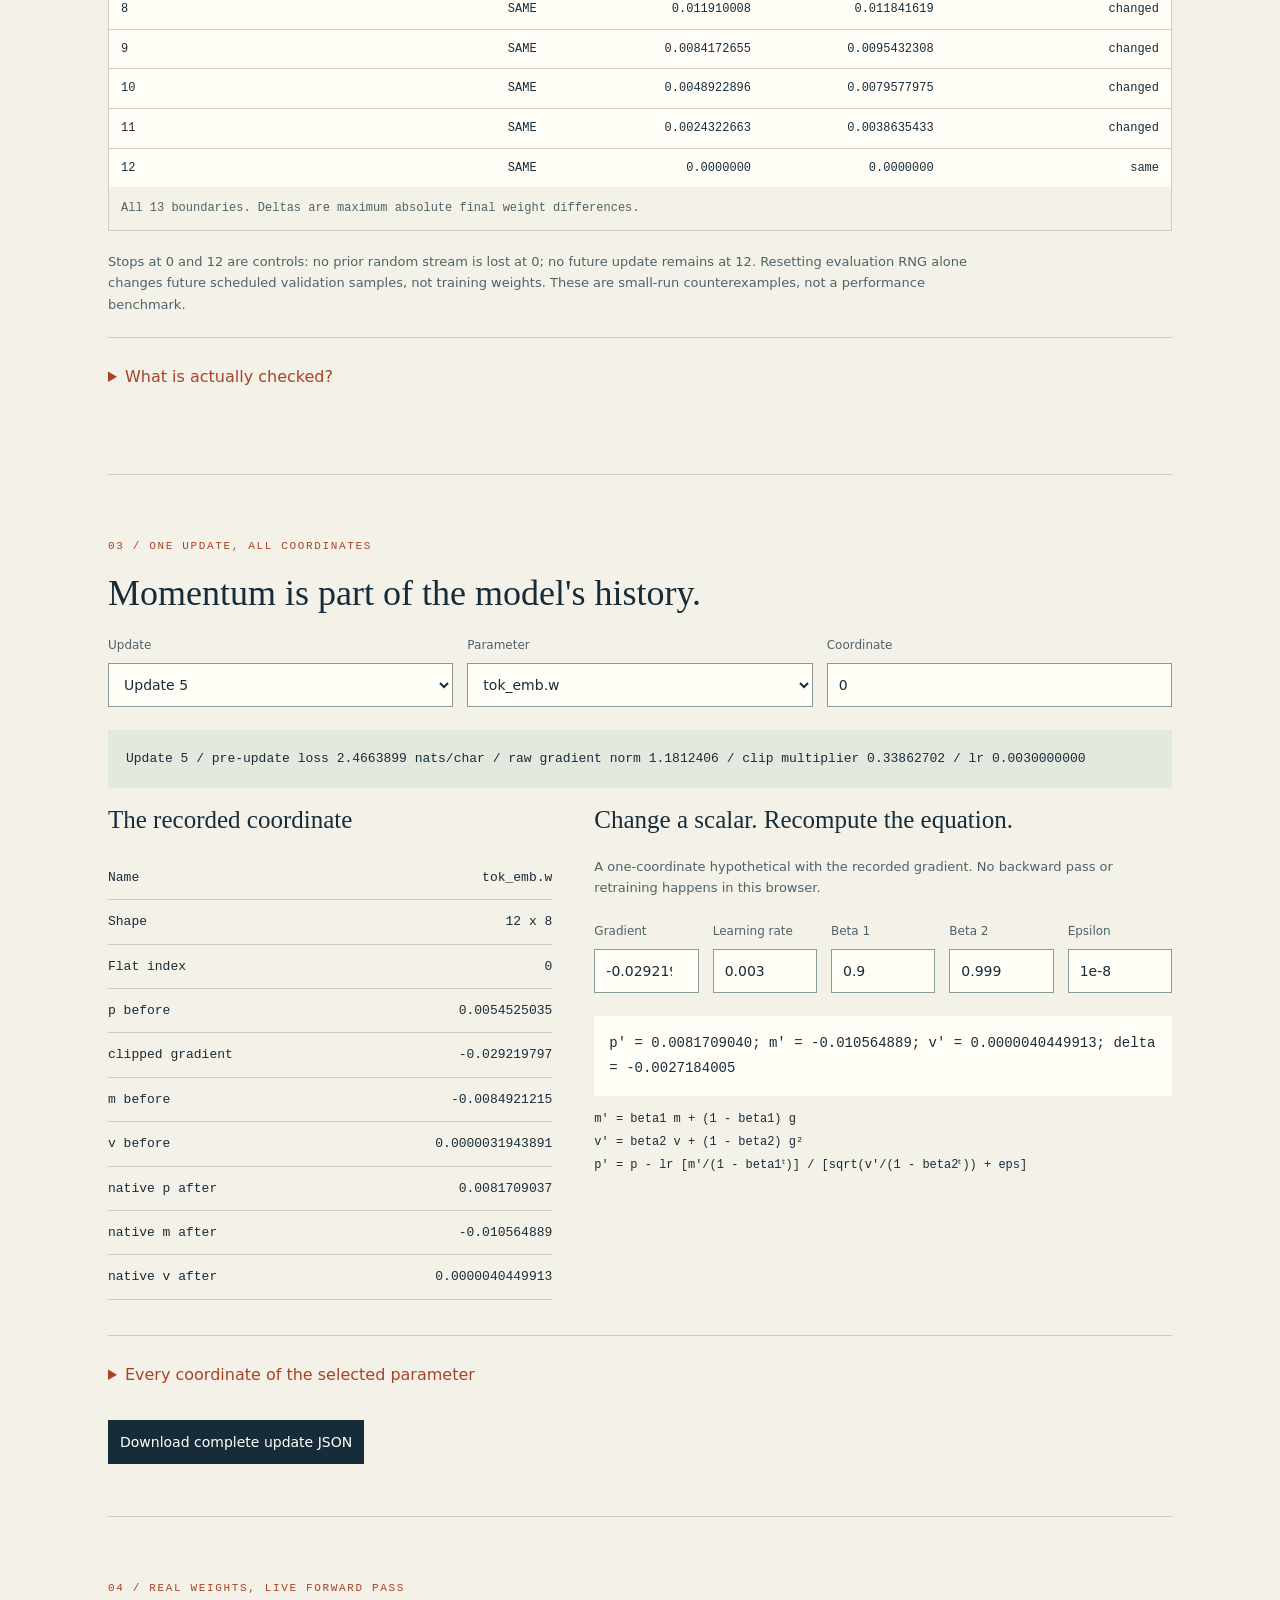
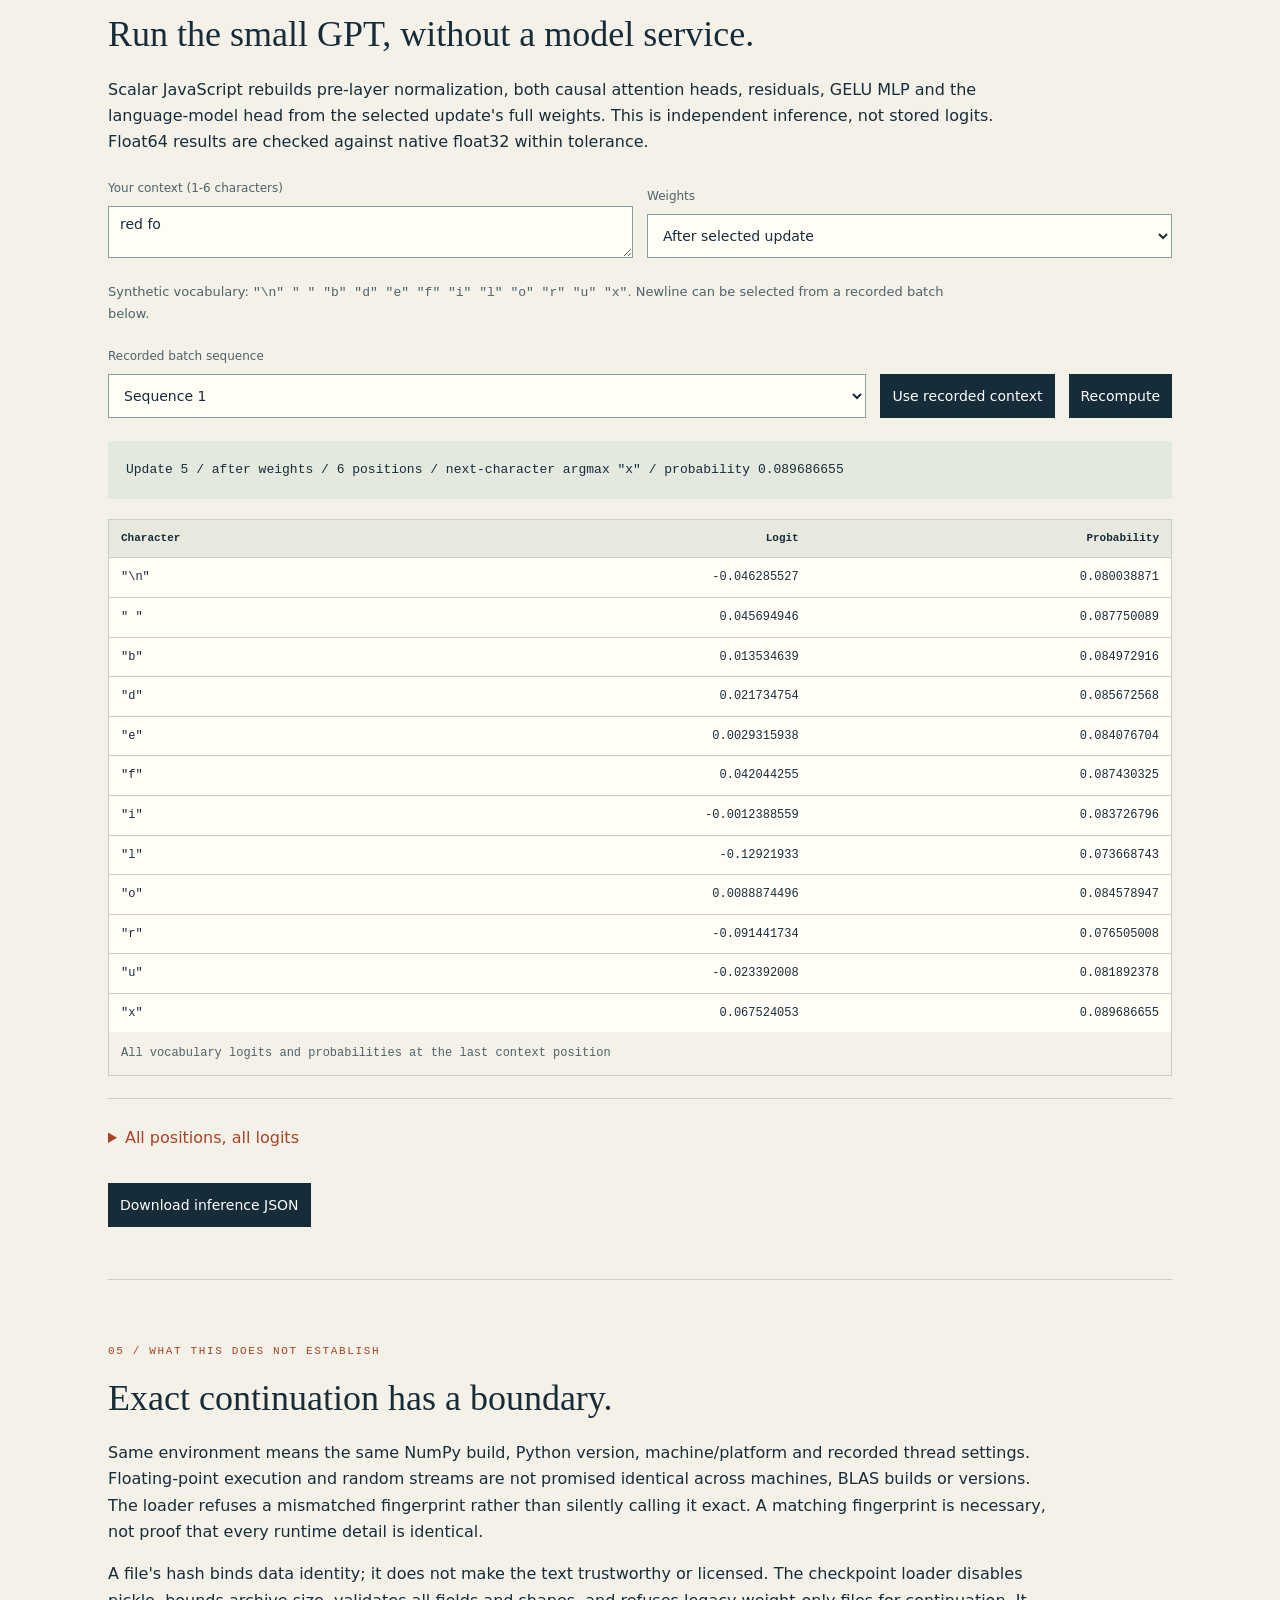
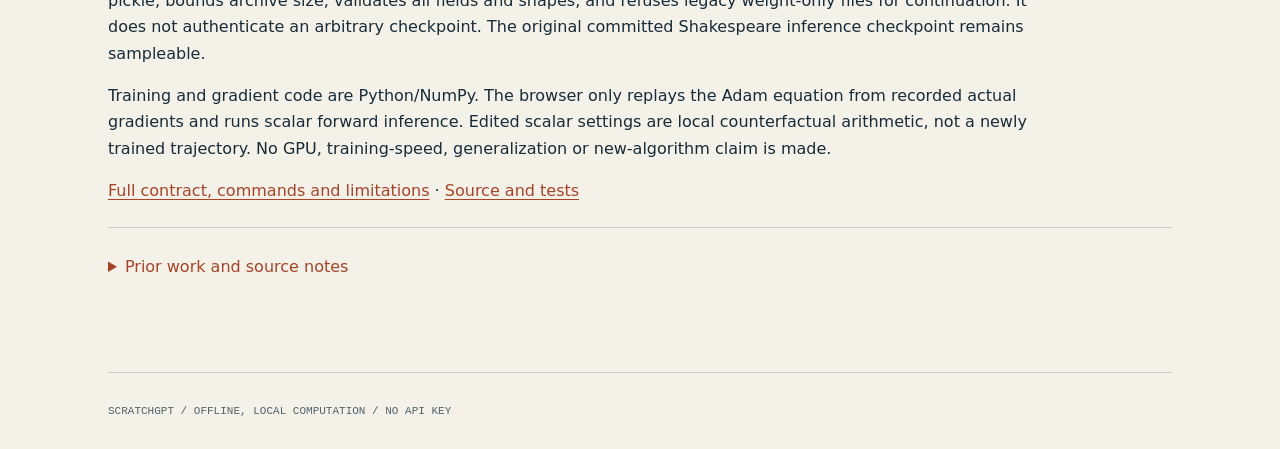
==== commit 03756bd6: "ScratchGPT: add cache audit in docs/index.html Add cached inference with full-window rebasing, origi" ====
--- a/docs/index.html
+++ b/docs/index.html
@@ -1,6 +1,6 @@
 <!doctype html><html lang="en"><head><meta charset="utf-8"><meta name="viewport" content="width=device-width,initial-scale=1"><title>scratchgpt | The next update</title><link rel="stylesheet" href="style.css"><script defer src="engine.js"></script><script defer src="app.js"></script></head><body>
 <header><a href="https://github.com/midya8/scratchgpt">MIDYA RAHMANI / SCRATCHGPT</a><span>NUMPY TRAINING, EXPOSED</span></header>
-<main><p class="note"><a href="remat.html">New: execute the full-backward activation rematerialization workbench ↗</a></p><section class="hero"><p class="eyebrow">01 / CONTINUATION IS A CONTRACT</p><h1>The restart must not change <br>the next update.</h1><p class="lead">A checkpoint needs more than weights. Inspect a real transformer training run, follow one Adam update, and see what breaks when random state or optimizer memory is lost.</p><div class="metrics"><div><strong id="exact">...</strong><span>restart boundaries, same complete state</span></div><div><strong>1,056</strong><span>parameters, all coordinates retained</span></div><div><strong>419,328</strong><span>parameters in the original shipped GPT</span></div></div><p class="note">The replay below is a separate 12-update synthetic model. It does not replace or retrain the historical TinyShakespeare checkpoint.</p></section>
+<main><p class="note"><a href="remat.html">Activation rematerialization</a> · <a href="cache.html">Cached inference and context rebasing</a></p><section class="hero"><p class="eyebrow">01 / CONTINUATION IS A CONTRACT</p><h1>The restart must not change <br>the next update.</h1><p class="lead">A checkpoint needs more than weights. Inspect a real transformer training run, follow one Adam update, and see what breaks when random state or optimizer memory is lost.</p><div class="metrics"><div><strong id="exact">...</strong><span>restart boundaries, same complete state</span></div><div><strong>1,056</strong><span>parameters, all coordinates retained</span></div><div><strong>419,328</strong><span>parameters in the original shipped GPT</span></div></div><p class="note">The replay below is a separate 12-update synthetic model. It does not replace or retrain the historical TinyShakespeare checkpoint.</p></section>
 <div id="loading" role="status">Loading the complete replay...</div><div id="workbench" hidden>
 <section><p class="eyebrow">02 / STATE, NOT A SLOGAN</p><h2>Thirteen places to stop. One destination.</h2><p>Each run ends at update 12. The exact-resume arm saves and restores every parameter, both Adam buffers, the update clock, train/evaluation PCG64 states, data identity, options and runtime fingerprint. The same-environment Python audit compares the complete final state bit for bit.</p><div class="legend"><span>Exact: complete saved state</span><span>Legacy: train + evaluation RNG reset</span><span>Missing moments: only Adam m/v reset</span></div><label>Inspect a stop boundary<select id="boundary"></select></label><div id="boundary-summary" class="status"></div><div class="table-wrap"><table id="boundaries"><caption>All 13 boundaries. Deltas are maximum absolute final weight differences.</caption><thead><tr><th>Stop after update</th><th>Exact full state</th><th>Legacy RNG reset</th><th>Missing m/v</th><th>Eval-only history</th></tr></thead><tbody></tbody></table></div><p class="note">Stops at 0 and 12 are controls: no prior random stream is lost at 0; no future update remains at 12. Resetting evaluation RNG alone changes future scheduled validation samples, not training weights. These are small-run counterexamples, not a performance benchmark.</p><details><summary>What is actually checked?</summary><p id="check-summary"></p><p>JSON canonical metadata plus raw float32 parameter/moment bytes form the full-state digest. Cross-version regeneration uses numerical tolerances and ignores runtime-specific digests. Atomic replacement prevents a failed save from truncating the previous checkpoint, but is not a promise against every filesystem or power-loss failure.</p><p id="digest" class="mono"></p></details></section>
 <section><p class="eyebrow">03 / ONE UPDATE, ALL COORDINATES</p><h2>Momentum is part of the model's history.</h2><div class="controls"><label>Update<select id="step"></select></label><label>Parameter<select id="parameter"></select></label><label>Coordinate<input id="coordinate" type="number" min="0" value="0" step="1"></label></div><div class="status" id="step-summary"></div><div class="columns"><div><h3>The recorded coordinate</h3><dl id="coordinate-values"></dl></div><div><h3>Change a scalar. Recompute the equation.</h3><p class="note">A one-coordinate hypothetical with the recorded gradient. No backward pass or retraining happens in this browser.</p><div class="controls scalar"><label>Gradient<input id="g" type="number" step="any"></label><label>Learning rate<input id="lr" type="number" step="any"></label><label>Beta 1<input id="b1" type="number" step="any" value="0.9"></label><label>Beta 2<input id="b2" type="number" step="any" value="0.999"></label><label>Epsilon<input id="eps" type="number" step="any" value="0.00000001"></label></div><div id="scalar-result" aria-live="polite"></div><p class="formula">m' = beta1 m + (1 - beta1) g<br>v' = beta2 v + (1 - beta2) g²<br>p' = p - lr [m'/(1 - beta1ᵗ)] / [sqrt(v'/(1 - beta2ᵗ)) + eps]</p></div></div><details><summary>Every coordinate of the selected parameter</summary><div class="pager"><button id="previous">Previous 32</button><span id="page-label"></span><button id="next">Next 32</button></div><div class="table-wrap"><table id="coordinates"><thead><tr><th>Index</th><th>p before</th><th>clipped g</th><th>m before</th><th>v before</th><th>p after</th><th>m after</th><th>v after</th></tr></thead><tbody></tbody></table></div></details><button id="download-update">Download complete update JSON</button></section>
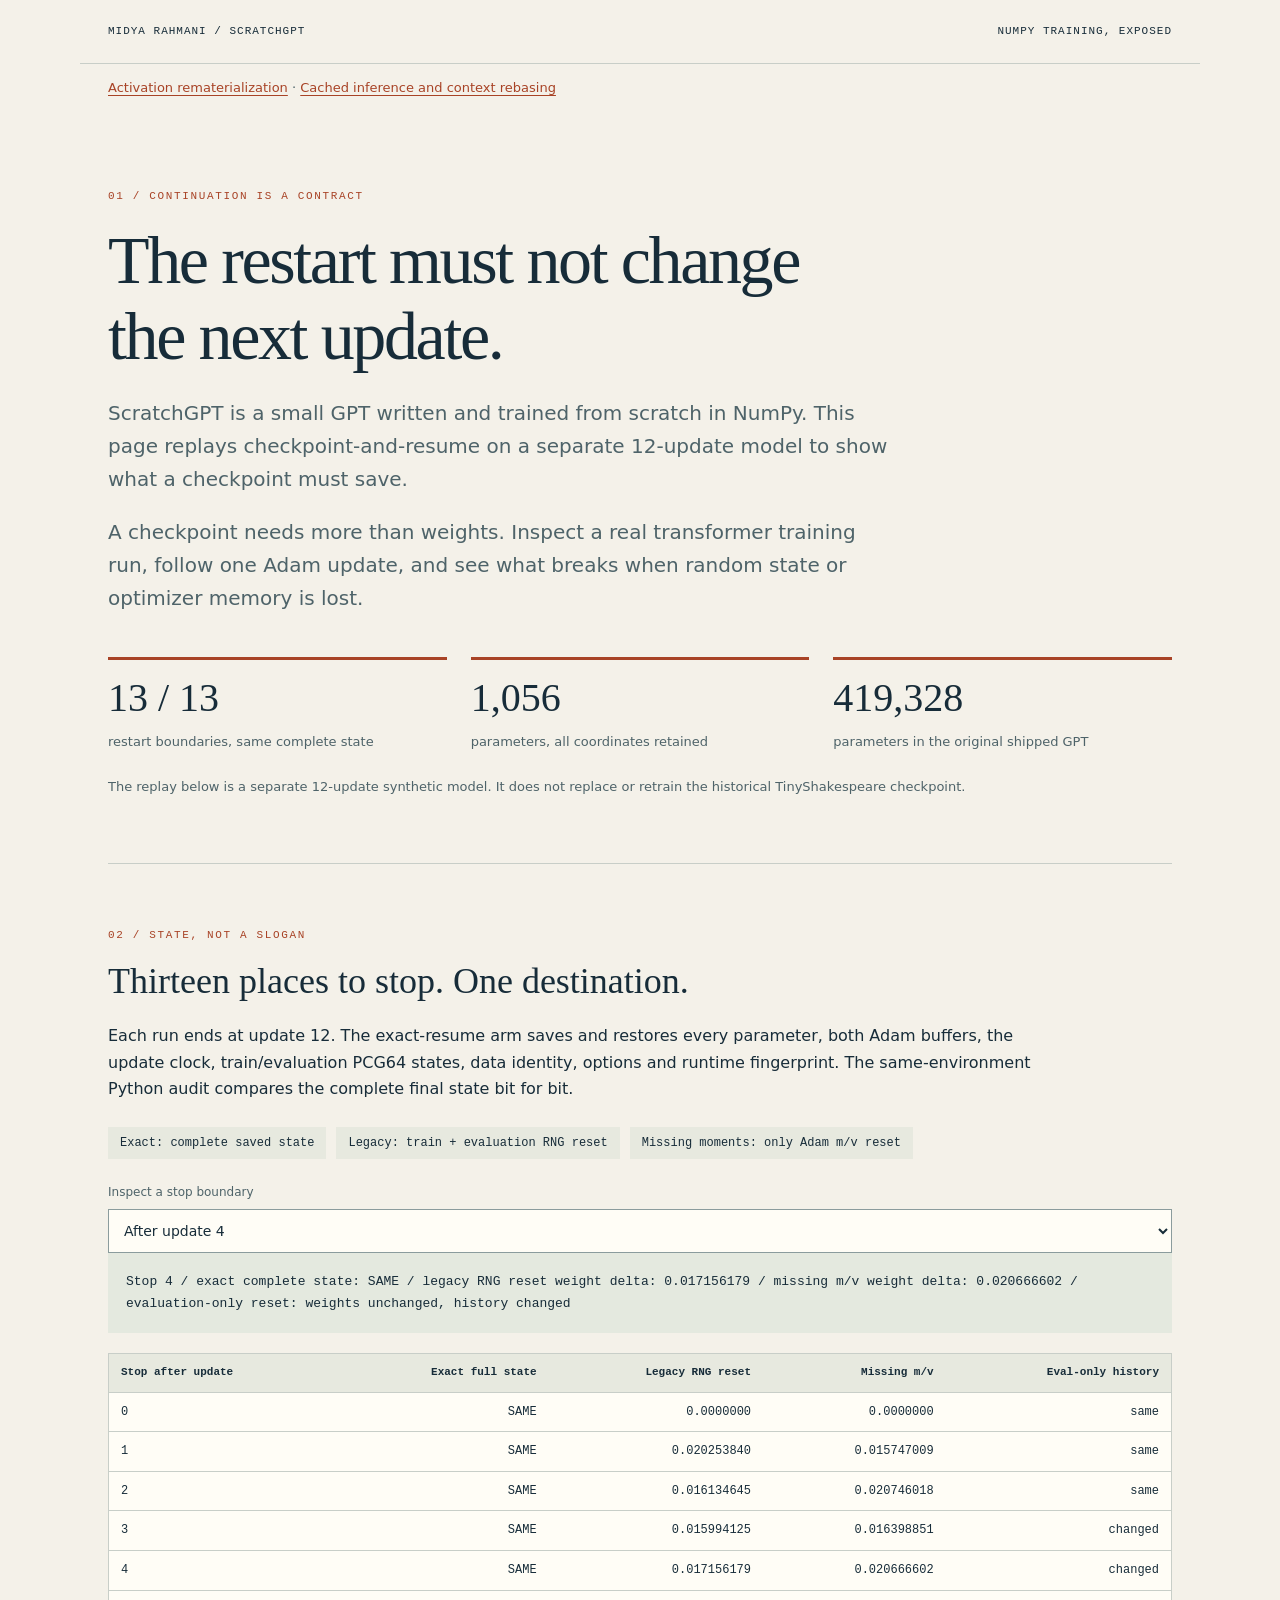
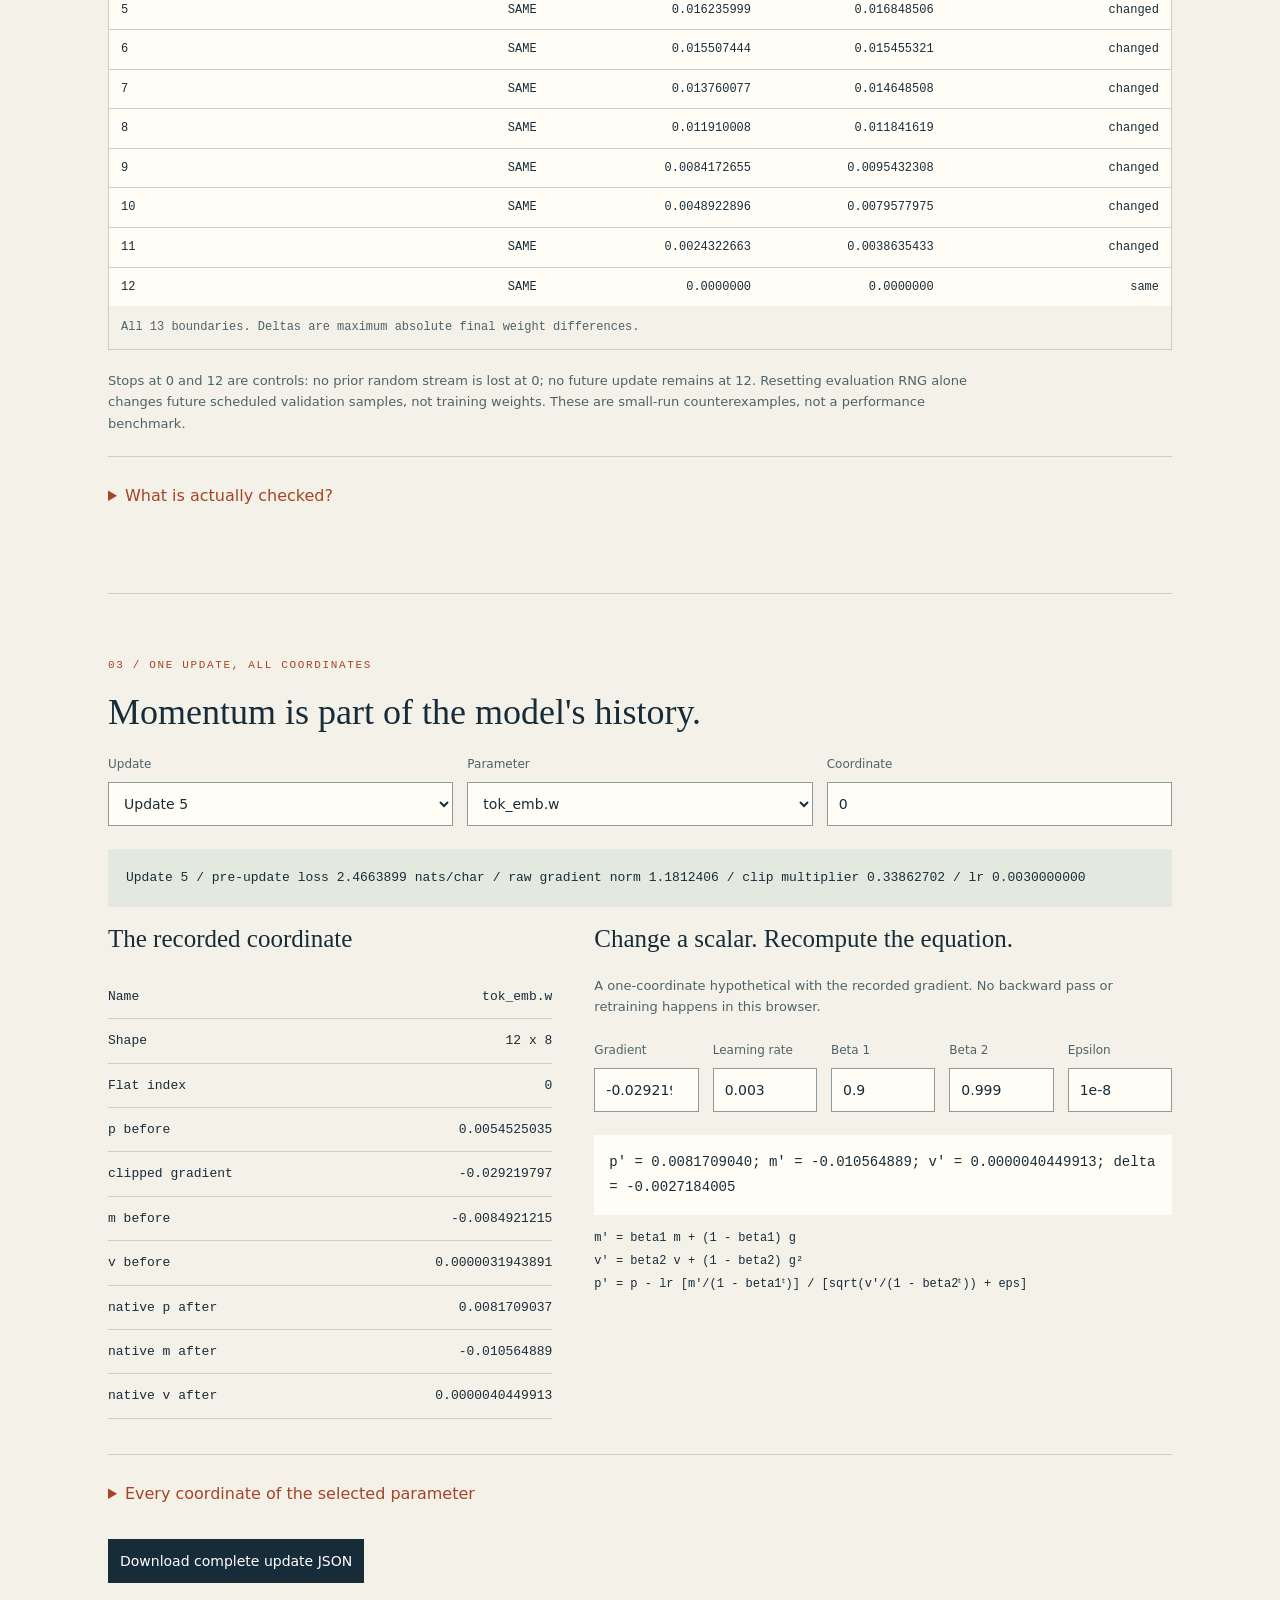
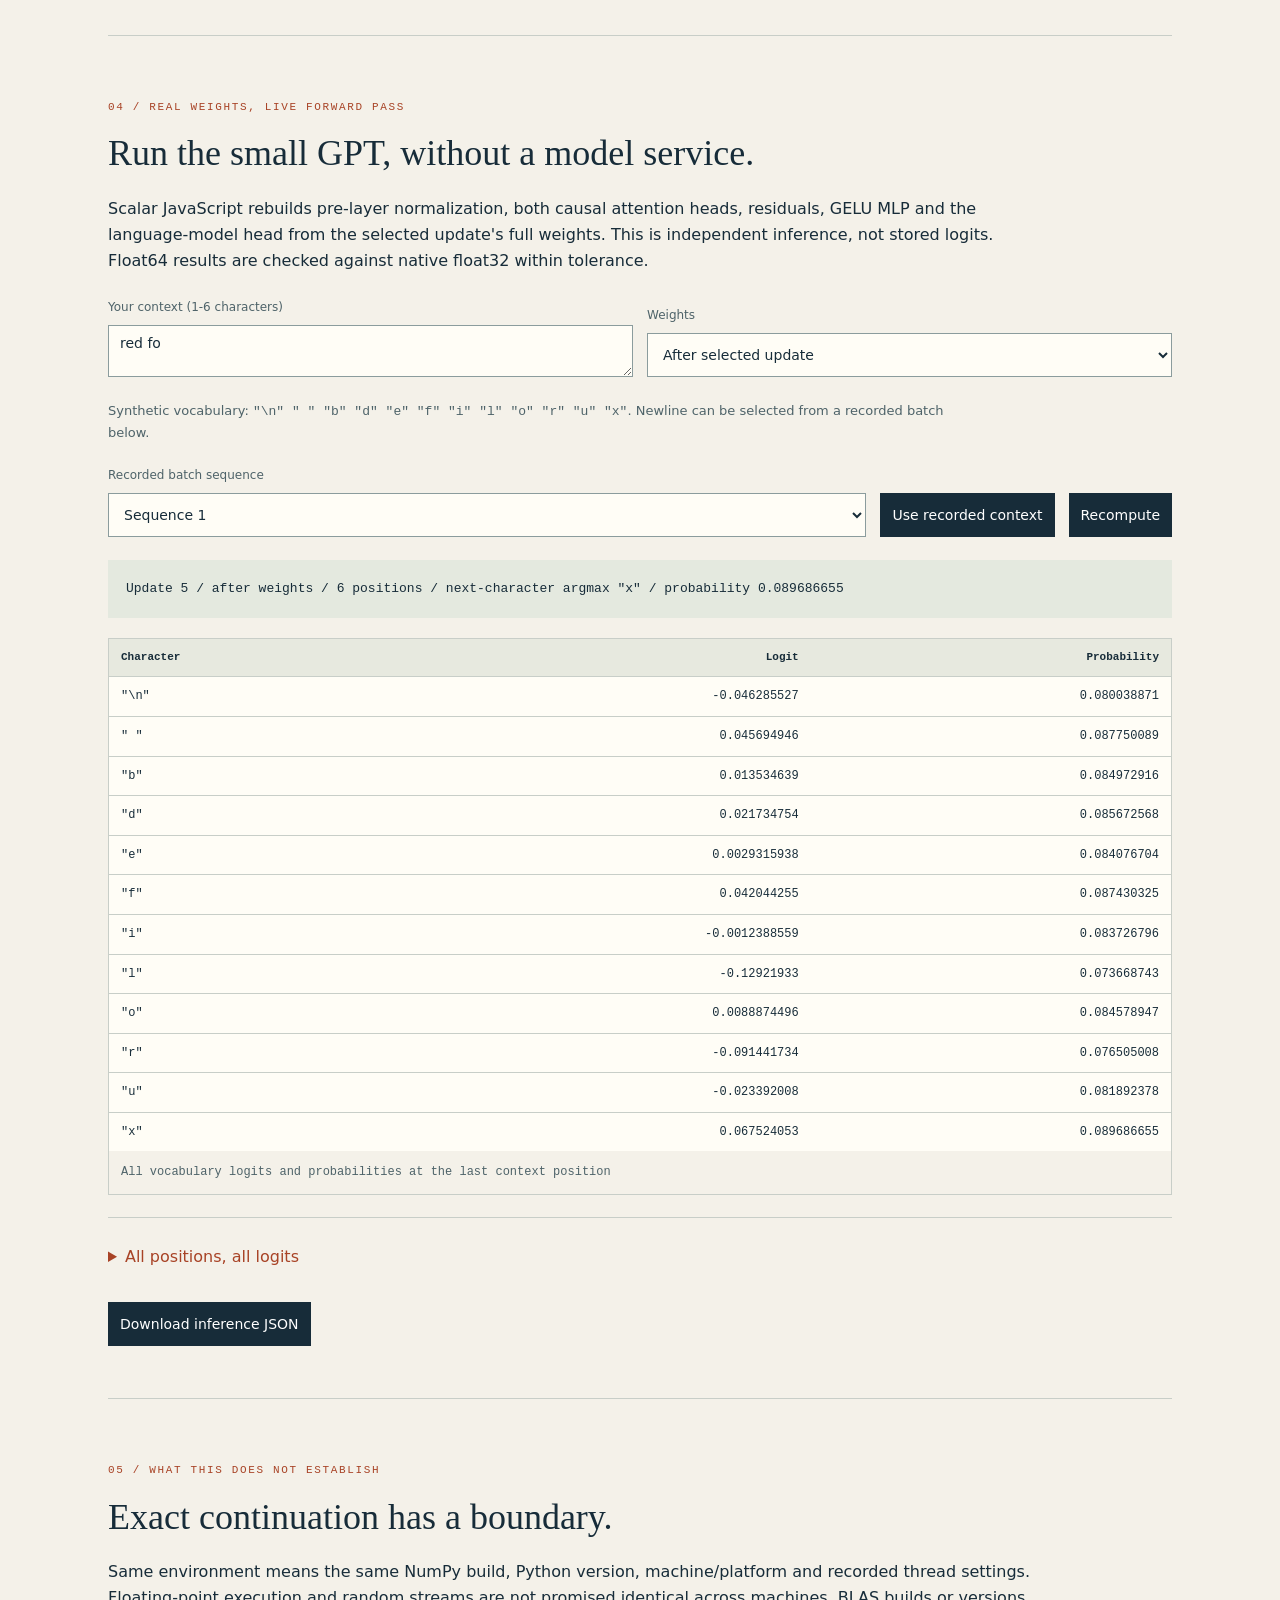
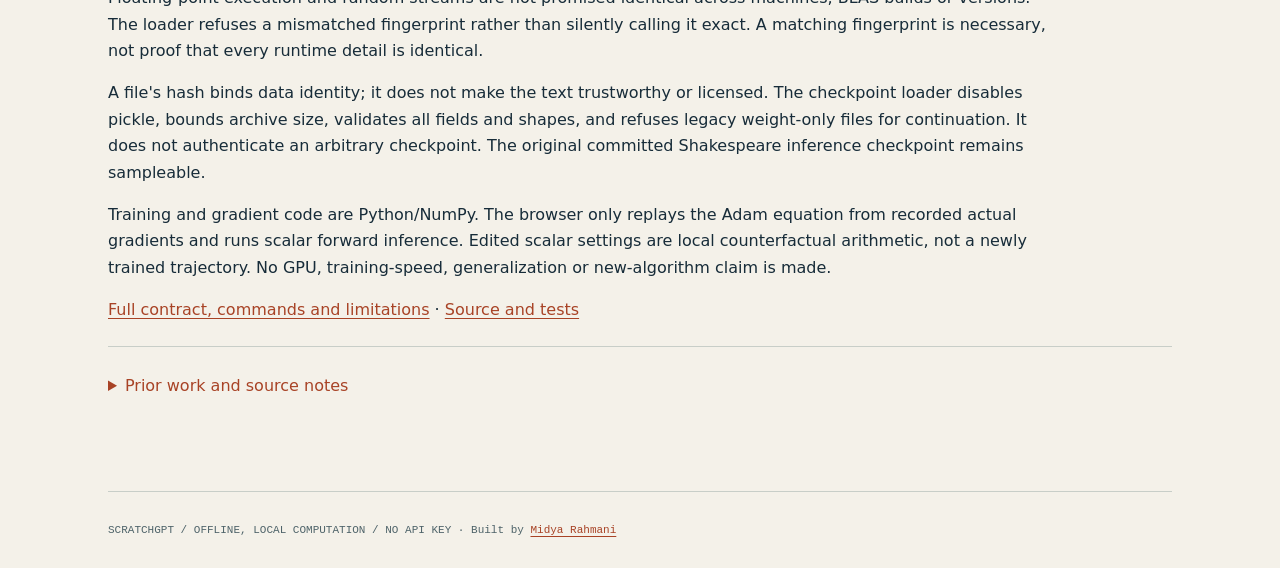
==== commit 82d00c5e: "Add a plain summary and a link to midya.ca on the demo page Co-Authored-By: Claude Opus 5.5 <noreply" ====
--- a/docs/index.html
+++ b/docs/index.html
@@ -1,9 +1,9 @@
 <!doctype html><html lang="en"><head><meta charset="utf-8"><meta name="viewport" content="width=device-width,initial-scale=1"><title>scratchgpt | The next update</title><link rel="stylesheet" href="style.css"><script defer src="engine.js"></script><script defer src="app.js"></script></head><body>
 <header><a href="https://github.com/midya8/scratchgpt">MIDYA RAHMANI / SCRATCHGPT</a><span>NUMPY TRAINING, EXPOSED</span></header>
-<main><p class="note"><a href="remat.html">Activation rematerialization</a> · <a href="cache.html">Cached inference and context rebasing</a></p><section class="hero"><p class="eyebrow">01 / CONTINUATION IS A CONTRACT</p><h1>The restart must not change <br>the next update.</h1><p class="lead">A checkpoint needs more than weights. Inspect a real transformer training run, follow one Adam update, and see what breaks when random state or optimizer memory is lost.</p><div class="metrics"><div><strong id="exact">...</strong><span>restart boundaries, same complete state</span></div><div><strong>1,056</strong><span>parameters, all coordinates retained</span></div><div><strong>419,328</strong><span>parameters in the original shipped GPT</span></div></div><p class="note">The replay below is a separate 12-update synthetic model. It does not replace or retrain the historical TinyShakespeare checkpoint.</p></section>
+<main><p class="note"><a href="remat.html">Activation rematerialization</a> · <a href="cache.html">Cached inference and context rebasing</a></p><section class="hero"><p class="eyebrow">01 / CONTINUATION IS A CONTRACT</p><h1>The restart must not change <br>the next update.</h1><p class="lead">ScratchGPT is a small GPT written and trained from scratch in NumPy. This page replays checkpoint-and-resume on a separate 12-update model to show what a checkpoint must save.</p><p class="lead">A checkpoint needs more than weights. Inspect a real transformer training run, follow one Adam update, and see what breaks when random state or optimizer memory is lost.</p><div class="metrics"><div><strong id="exact">...</strong><span>restart boundaries, same complete state</span></div><div><strong>1,056</strong><span>parameters, all coordinates retained</span></div><div><strong>419,328</strong><span>parameters in the original shipped GPT</span></div></div><p class="note">The replay below is a separate 12-update synthetic model. It does not replace or retrain the historical TinyShakespeare checkpoint.</p></section>
 <div id="loading" role="status">Loading the complete replay...</div><div id="workbench" hidden>
 <section><p class="eyebrow">02 / STATE, NOT A SLOGAN</p><h2>Thirteen places to stop. One destination.</h2><p>Each run ends at update 12. The exact-resume arm saves and restores every parameter, both Adam buffers, the update clock, train/evaluation PCG64 states, data identity, options and runtime fingerprint. The same-environment Python audit compares the complete final state bit for bit.</p><div class="legend"><span>Exact: complete saved state</span><span>Legacy: train + evaluation RNG reset</span><span>Missing moments: only Adam m/v reset</span></div><label>Inspect a stop boundary<select id="boundary"></select></label><div id="boundary-summary" class="status"></div><div class="table-wrap"><table id="boundaries"><caption>All 13 boundaries. Deltas are maximum absolute final weight differences.</caption><thead><tr><th>Stop after update</th><th>Exact full state</th><th>Legacy RNG reset</th><th>Missing m/v</th><th>Eval-only history</th></tr></thead><tbody></tbody></table></div><p class="note">Stops at 0 and 12 are controls: no prior random stream is lost at 0; no future update remains at 12. Resetting evaluation RNG alone changes future scheduled validation samples, not training weights. These are small-run counterexamples, not a performance benchmark.</p><details><summary>What is actually checked?</summary><p id="check-summary"></p><p>JSON canonical metadata plus raw float32 parameter/moment bytes form the full-state digest. Cross-version regeneration uses numerical tolerances and ignores runtime-specific digests. Atomic replacement prevents a failed save from truncating the previous checkpoint, but is not a promise against every filesystem or power-loss failure.</p><p id="digest" class="mono"></p></details></section>
 <section><p class="eyebrow">03 / ONE UPDATE, ALL COORDINATES</p><h2>Momentum is part of the model's history.</h2><div class="controls"><label>Update<select id="step"></select></label><label>Parameter<select id="parameter"></select></label><label>Coordinate<input id="coordinate" type="number" min="0" value="0" step="1"></label></div><div class="status" id="step-summary"></div><div class="columns"><div><h3>The recorded coordinate</h3><dl id="coordinate-values"></dl></div><div><h3>Change a scalar. Recompute the equation.</h3><p class="note">A one-coordinate hypothetical with the recorded gradient. No backward pass or retraining happens in this browser.</p><div class="controls scalar"><label>Gradient<input id="g" type="number" step="any"></label><label>Learning rate<input id="lr" type="number" step="any"></label><label>Beta 1<input id="b1" type="number" step="any" value="0.9"></label><label>Beta 2<input id="b2" type="number" step="any" value="0.999"></label><label>Epsilon<input id="eps" type="number" step="any" value="0.00000001"></label></div><div id="scalar-result" aria-live="polite"></div><p class="formula">m' = beta1 m + (1 - beta1) g<br>v' = beta2 v + (1 - beta2) g²<br>p' = p - lr [m'/(1 - beta1ᵗ)] / [sqrt(v'/(1 - beta2ᵗ)) + eps]</p></div></div><details><summary>Every coordinate of the selected parameter</summary><div class="pager"><button id="previous">Previous 32</button><span id="page-label"></span><button id="next">Next 32</button></div><div class="table-wrap"><table id="coordinates"><thead><tr><th>Index</th><th>p before</th><th>clipped g</th><th>m before</th><th>v before</th><th>p after</th><th>m after</th><th>v after</th></tr></thead><tbody></tbody></table></div></details><button id="download-update">Download complete update JSON</button></section>
 <section><p class="eyebrow">04 / REAL WEIGHTS, LIVE FORWARD PASS</p><h2>Run the small GPT, without a model service.</h2><p>Scalar JavaScript rebuilds pre-layer normalization, both causal attention heads, residuals, GELU MLP and the language-model head from the selected update's full weights. This is independent inference, not stored logits. Float64 results are checked against native float32 within tolerance.</p><form id="inference-form"><div class="controls"><label>Your context (1-6 characters)<textarea id="prompt" maxlength="20" autocomplete="off" spellcheck="false" rows="2">red fo</textarea></label><label>Weights<select id="stage"><option value="after">After selected update</option><option value="before">Before selected update</option></select></label></div><p class="note">Synthetic vocabulary: <span id="vocabulary" class="mono"></span>. Newline can be selected from a recorded batch below.</p><div class="controls"><label>Recorded batch sequence<select id="batch"><option value="0">Sequence 1</option><option value="1">Sequence 2</option><option value="2">Sequence 3</option></select></label><button id="use-batch" type="button">Use recorded context</button><button type="submit">Recompute</button></div></form><p id="infer-error" class="error" role="alert"></p><div id="inference-output"><div id="inference-summary" class="status"></div><div class="table-wrap"><table id="logits"><caption>All vocabulary logits and probabilities at the last context position</caption><thead><tr><th>Character</th><th>Logit</th><th>Probability</th></tr></thead><tbody></tbody></table></div><details><summary>All positions, all logits</summary><div class="table-wrap"><table id="all-logits"><thead></thead><tbody></tbody></table></div></details><button id="download-inference">Download inference JSON</button></div></section>
 <section class="bounds"><p class="eyebrow">05 / WHAT THIS DOES NOT ESTABLISH</p><h2>Exact continuation has a boundary.</h2><p>Same environment means the same NumPy build, Python version, machine/platform and recorded thread settings. Floating-point execution and random streams are not promised identical across machines, BLAS builds or versions. The loader refuses a mismatched fingerprint rather than silently calling it exact. A matching fingerprint is necessary, not proof that every runtime detail is identical.</p><p>A file's hash binds data identity; it does not make the text trustworthy or licensed. The checkpoint loader disables pickle, bounds archive size, validates all fields and shapes, and refuses legacy weight-only files for continuation. It does not authenticate an arbitrary checkpoint. The original committed Shakespeare inference checkpoint remains sampleable.</p><p>Training and gradient code are Python/NumPy. The browser only replays the Adam equation from recorded actual gradients and runs scalar forward inference. Edited scalar settings are local counterfactual arithmetic, not a newly trained trajectory. No GPU, training-speed, generalization or new-algorithm claim is made.</p><p><a href="https://github.com/midya8/scratchgpt/blob/master/CONTINUATION.md">Full contract, commands and limitations</a> · <a href="https://github.com/midya8/scratchgpt">Source and tests</a></p><details><summary>Prior work and source notes</summary><ul><li><a href="https://arxiv.org/abs/1412.6980">Kingma and Ba: Adam</a></li><li><a href="https://numpy.org/doc/stable/reference/random/compatibility.html">NumPy random compatibility policy</a></li><li><a href="https://numpy.org/doc/stable/reference/random/bit_generators/generated/numpy.random.PCG64.state.html">NumPy PCG64 state</a></li><li><a href="https://numpy.org/doc/stable/reference/generated/numpy.load.html">NumPy loading and pickle boundary</a></li><li><a href="https://pytorch.org/tutorials/beginner/saving_loading_models.html">Checkpoint components, PyTorch tutorial</a> (concept only; PyTorch is not used)</li><li><a href="https://docs.python.org/3/library/os.html">Python os.replace</a></li><li><a href="https://arxiv.org/abs/1706.03762">Transformer architecture</a></li></ul><p>Original implementation and this educational continuation/replay by Midya Rahmani. Adam, transformers and RNG checkpointing are prior work.</p></details></section>
-</div></main><footer>SCRATCHGPT / OFFLINE, LOCAL COMPUTATION / NO API KEY</footer></body></html>
+</div></main><footer>SCRATCHGPT / OFFLINE, LOCAL COMPUTATION / NO API KEY · Built by <a href="https://midya.ca">Midya Rahmani</a></footer></body></html>
